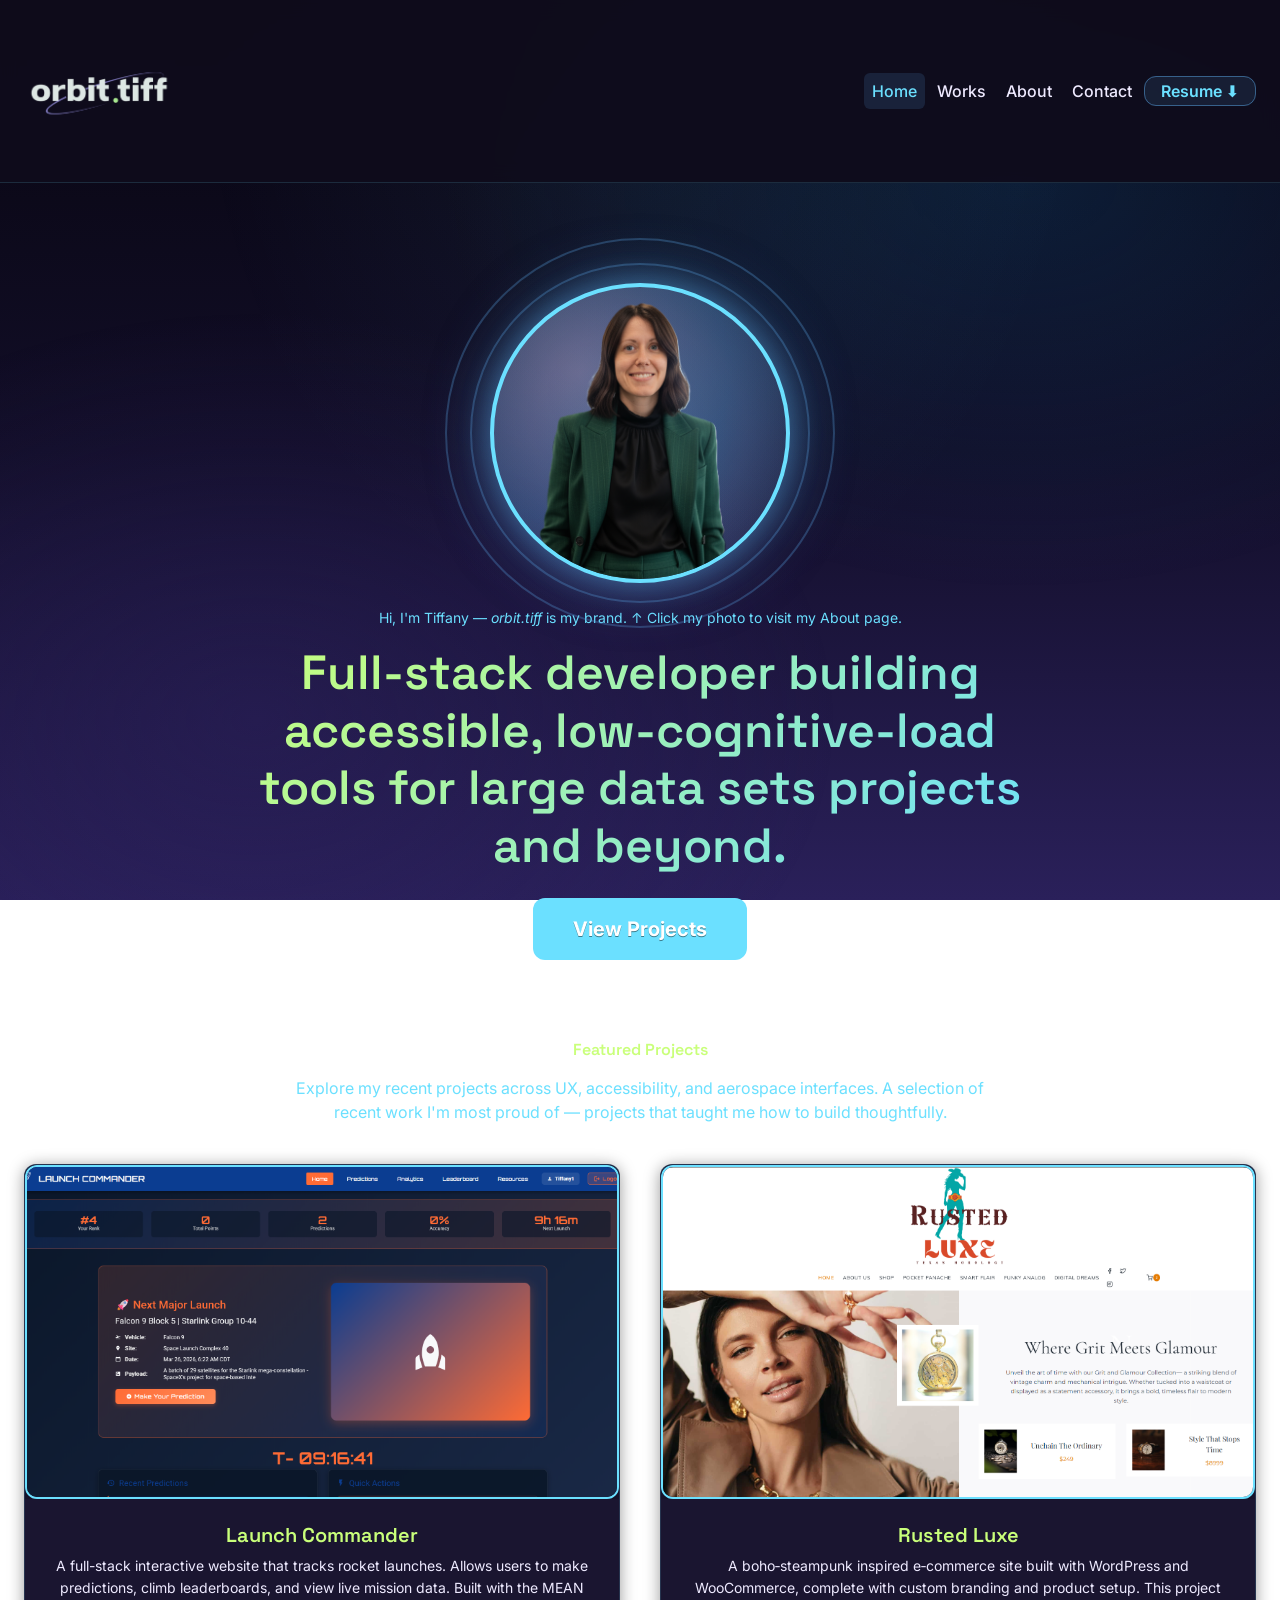
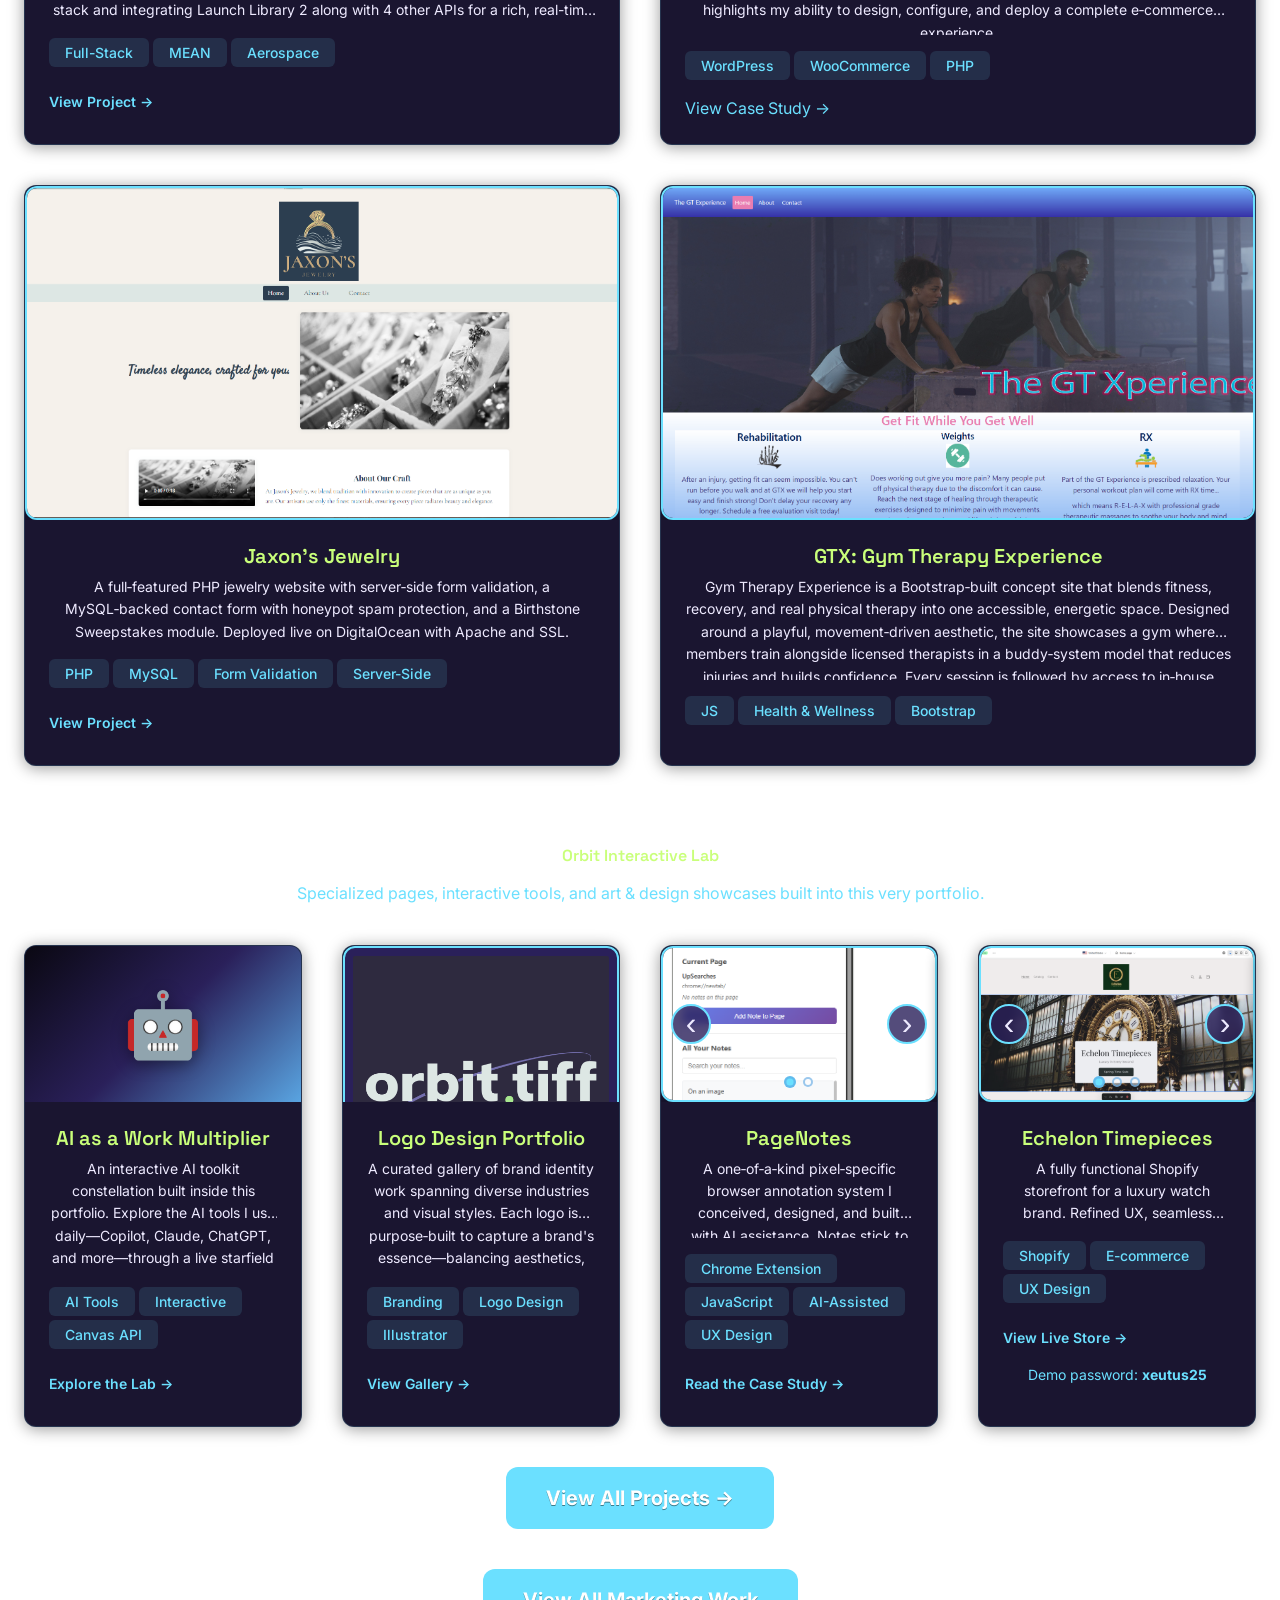
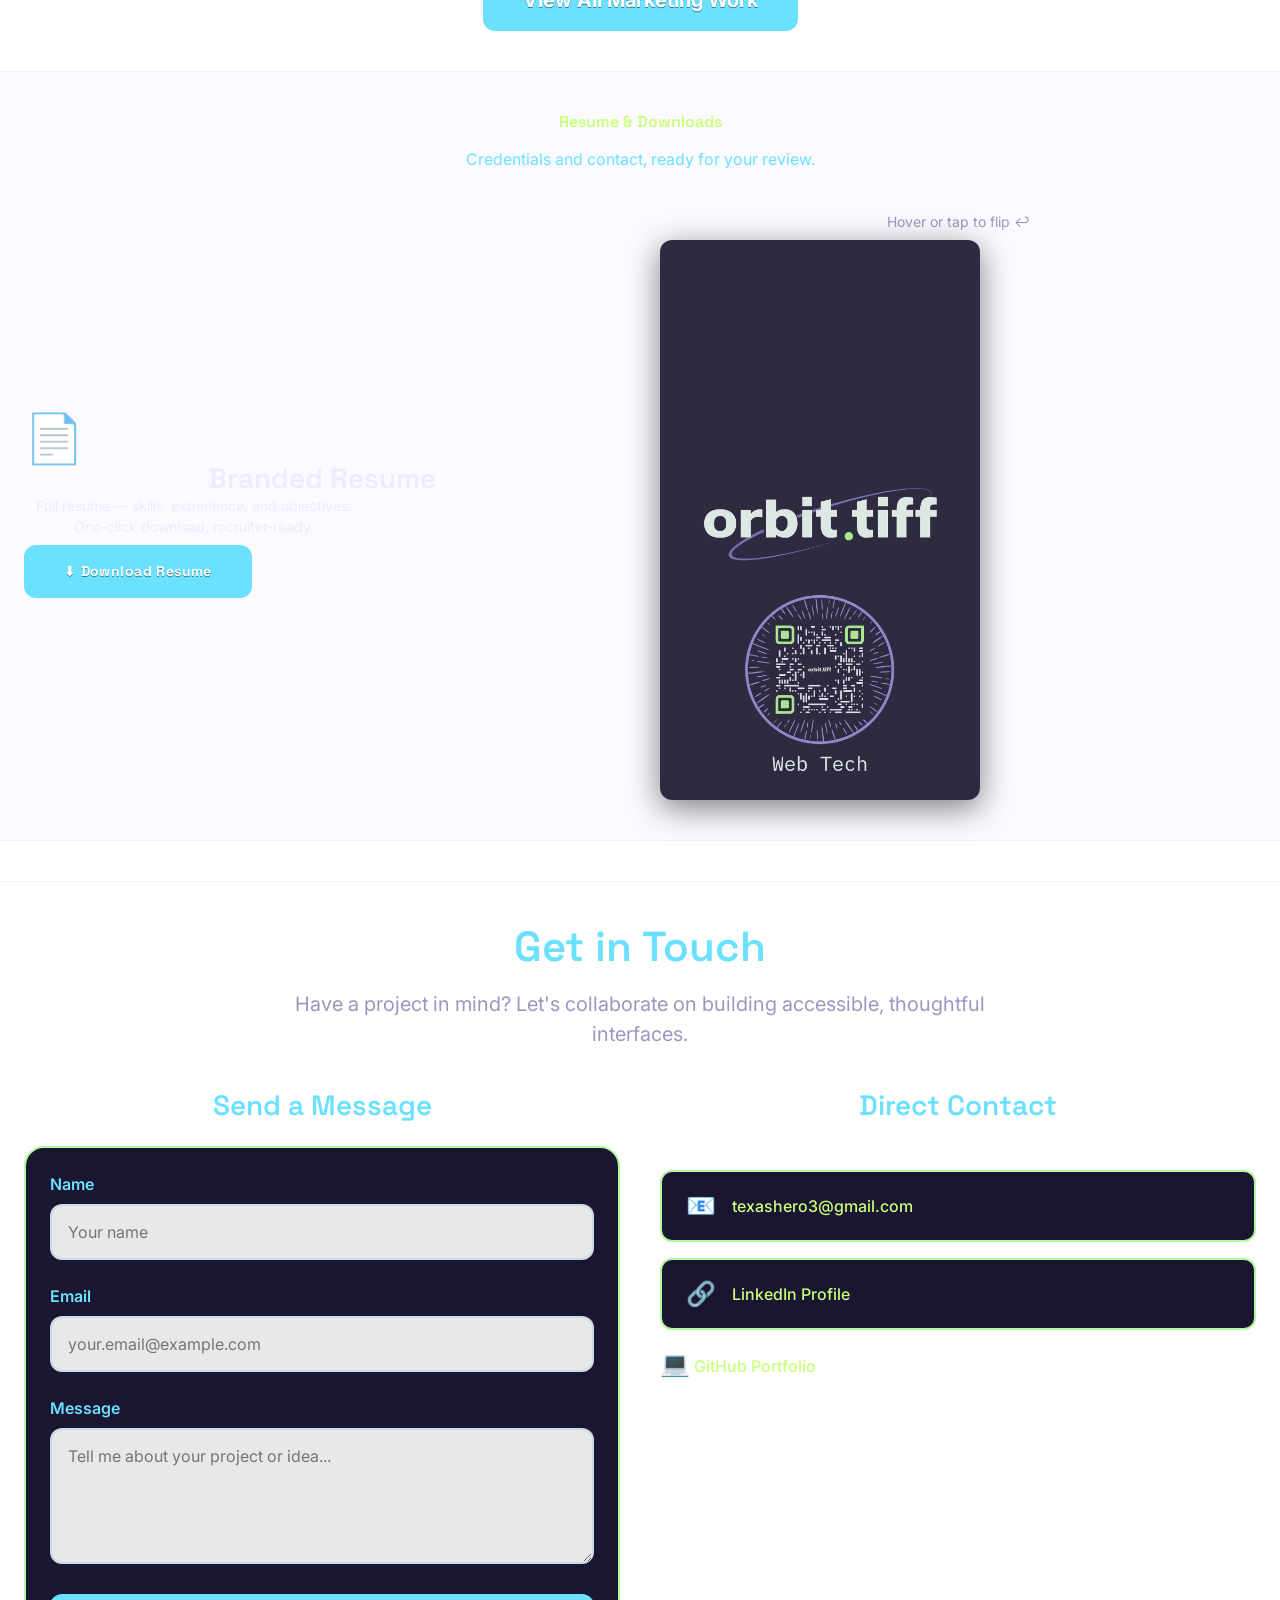
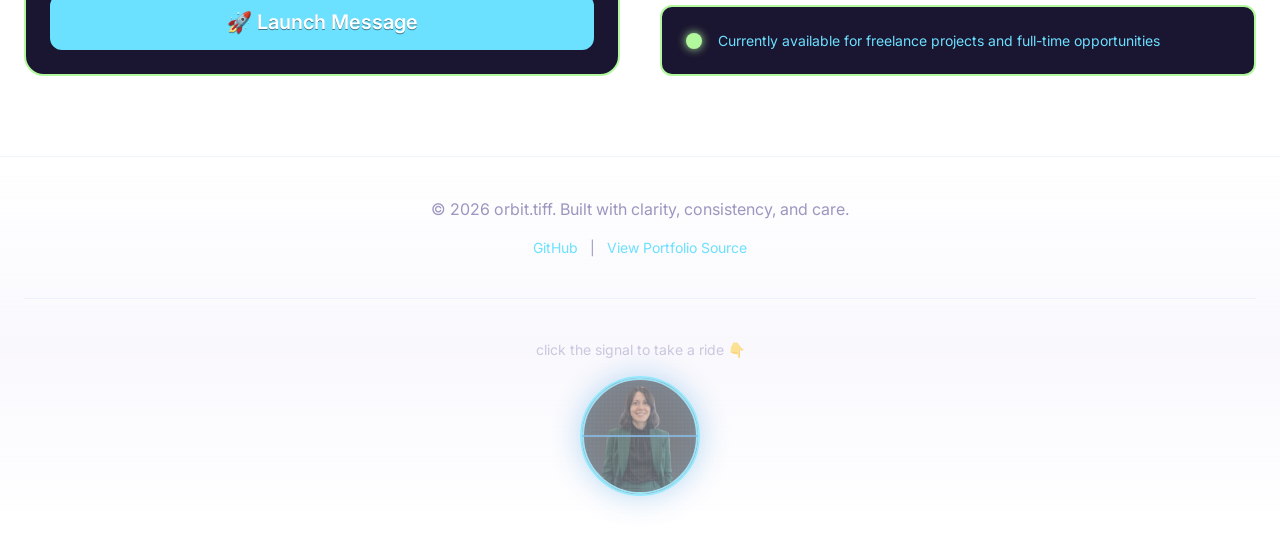
==== index.html @ aeedec49 "Add clean portfolio files" ====
<!DOCTYPE html>
<html lang="en">
<head>
  <meta charset="UTF-8">
  <meta name="viewport" content="width=device-width, initial-scale=1.0">
  <title>orbit.tiff — Full-Stack Developer & Designer</title>
  <meta name="description" content="Portfolio of a full-stack designer and developer focused on accessible, thoughtful web experiences.">
  
  <!-- Styles -->
  <link rel="stylesheet" href="styles.css">
  
  <!-- Google Fonts -->
  <link rel="preconnect" href="https://fonts.googleapis.com">
  <link rel="preconnect" href="https://fonts.gstatic.com" crossorigin>
  <link href="https://fonts.googleapis.com/css2?family=Inter:wght@400;500;600;700&family=Space+Grotesk:wght@500;600;700&display=swap" rel="stylesheet">
</head>
<body>
  <a href="#main-content" class="skip-to-main">Skip to main content</a>
  
  <!-- HEADER & NAVIGATION -->
  <header class="site-header">
    <div class="header-container">
      <a href="index.html" class="site-logo">
        <img src="images/logo_transp.png" alt="orbit.tiff logo" class="site-logo-img">
      </a>
      
      <button class="hamburger" id="hamburger" aria-label="Open navigation menu" aria-expanded="false" aria-controls="mainNav">
        <span class="bar"></span>
        <span class="bar"></span>
        <span class="bar"></span>
      </button>

      <nav class="main-nav" id="mainNav" role="navigation" aria-label="Main navigation">
        <ul>
          <li><a href="index.html" class="active">Home</a></li>
          <li><a href="works.html">Works</a></li>
          <li><a href="about.html">About</a></li>
          <li><a href="#contact">Contact</a></li>
          <li><a href="#dossier" class="nav-resume">Resume ⬇</a></li>
        </ul>
      </nav>
    </div>
  </header>

  <!-- MAIN CONTENT -->
  <main id="main-content">
    
    <!-- HERO SECTION -->
    <section class="hero">
      <button 
        class="profile-rocket profile-nebula" 
        id="profileRocket" 
        aria-label="Launch to About page"
        tabindex="0"
      >
        <div class="nebula-bg"></div>
        <div class="orbital-rings">
          <div class="ring ring-1"></div>
          <div class="ring ring-2"></div>
        </div>
        <img 
          src="images/profile_photo.png" 
          alt="orbit.tiff profile" 
          class="profile-image"
        >
      </button>
      <p class="hero-intro">Hi, I'm Tiffany — <em>orbit.tiff</em> is my brand. ↑ Click my photo to visit my About page.</p>

      <h1>Full-stack developer building accessible, low-cognitive-load tools for large data sets projects and beyond.</h1>
      
      <a href="#projects" class="cta-button">View Projects</a>
    </section>

    <!-- PROJECTS SECTION -->
    <section class="projects-section" id="projects">
      <div class="main-content">
        <h2 class="section-title">Featured Projects</h2>
        <p class="section-intro">Explore my recent projects across UX, accessibility, and aerospace interfaces. A selection of recent work I'm most proud of — projects that taught me how to build thoughtfully.</p>

          <div class="projects-grid mission-grid" role="region" aria-label="Project gallery">

            <!-- Project Card: Launch Commander -->
            <article class="project-card">
              <div class="project-image-wrapper">
                <a href="https://launchcommander.tech" target="_blank" rel="noopener noreferrer" aria-label="Visit Launch Commander live app">
                  <img src="images/projects/launchCommander.png" alt="Launch Commander app preview" class="project-image">
                </a>
              </div>
              <div class="project-content">
                <h3>Launch Commander</h3>
                <p>A full-stack interactive website that tracks rocket launches. Allows users to make predictions, climb leaderboards, and view live mission data. Built with the MEAN stack and integrating Launch Library 2 along with 4 other APIs for a rich, real-time experience.
                </p>
                <div class="project-tags">
                  <span class="tag">Full-Stack</span>
                  <span class="tag">MEAN</span>
                  <span class="tag">Aerospace</span>
                </div>
                <a href="https://launchcommander.tech" class="project-link" target="_blank" rel="noopener noreferrer">View Project →</a>
              </div>
            </article>

               <!-- Project Card: Rusted Luxe-->
            <article class="project-card">
              <div class="project-image-wrapper">
               
                  <img src="images/projects/rustedLuxe.png" alt="Rusted Luxe Texas Horology website preview" class="project-image">
                
              </div>
              <div class="project-content">
                <h3>Rusted Luxe</h3>
                <p>A boho‑steampunk inspired e‑commerce site built with WordPress and WooCommerce, complete with custom branding and product setup. This project highlights my ability to design, configure, and deploy a complete e‑commerce experience.</p>
                <div class="project-tags">
                  <span class="tag">WordPress</span>
                  <span class="tag">WooCommerce</span>
                  <span class="tag">PHP</span>
                </div>
                <a href="#" class="open-modal" data-modal="rustedLuxeModal">View Case Study →</a>
              </div>
            </article>

            <!-- Project Card: Jaxon's Jewelry -->
            <article class="project-card">
              <div class="project-image-wrapper">
                <a href="https://jaxons.orbittiff.dev" target="_blank" rel="noopener noreferrer" aria-label="Visit Jaxon's Jewelry website">
                  <img src="images/projects/jaxons.png" alt="Jaxon's Jewelry website preview" class="project-image">
                </a>
              </div>
              <div class="project-content">
                <h3>Jaxon's Jewelry</h3>
                <p>A full‑featured PHP jewelry website with server‑side form validation, a MySQL‑backed contact form with honeypot spam protection, and a Birthstone Sweepstakes module. Deployed live on DigitalOcean with Apache and SSL.</p>
                <div class="project-tags">
                  <span class="tag">PHP</span>
                  <span class="tag">MySQL</span>
                  <span class="tag">Form Validation</span>
                  <span class="tag">Server-Side</span>
                </div>
                <a href="https://jaxons.orbittiff.dev" class="project-link" target="_blank" rel="noopener noreferrer">View Project →</a>
              </div>
            </article>

            <!-- Project Card: GTX Gym Therapy Experience -->
            <article class="project-card">
              <div class="project-image-wrapper">
              
                  <img src="images/projects/GTX.png" alt="GTX Gym Therapy Experience website preview" class="project-image">
        
              </div>
              <div class="project-content">
                <h3>GTX: Gym Therapy Experience</h3>
                <p>Gym Therapy Experience is a Bootstrap‑built concept site that blends fitness, recovery, and real physical therapy into one accessible, energetic space. Designed around a playful, movement‑driven aesthetic, the site showcases a gym where members train alongside licensed therapists in a buddy‑system model that reduces injuries and builds confidence. Every session is followed by access to in‑house recovery stations—TENS units, saunas, hot/cold compress therapy, plunges, and professional‑level PT massages—creating an environment where getting fit and getting well finally meet without the high cost of traditional therapy.</p>
                <div class="project-tags">
                  <span class="tag">JS</span>
                  <span class="tag">Health & Wellness</span>
                  <span class="tag">Bootstrap</span>
                </div>
</div>
            </article>

          </div>
      </div>
    </section>

    <!-- ORBIT PAGES & INTERACTIVE LAB SECTION -->
    <section class="projects-section orbit-pages-section" id="orbit-pages">
      <div class="main-content">
        <h2 class="section-title">Orbit Interactive Lab</h2>
        <p class="section-intro">Specialized pages, interactive tools, and art & design showcases built into this very portfolio.</p>

        <div class="projects-grid orbit-grid" role="region" aria-label="Orbit pages and interactive features">

          <!-- Orbit Card 1: AI Partnership -->
          <article class="project-card">
            <div class="project-image-wrapper">
              <a href="aiPartnership.html" aria-label="Explore the AI Partnership page">
                <div class="project-placeholder" style="background: linear-gradient(135deg, #0a0812 0%, #2a205a 50%, #59a4e1 100%);">
                  <span class="placeholder-icon">🤖</span>
                </div>
              </a>
            </div>
            <div class="project-content">
              <h3>AI as a Work Multiplier</h3>
              <p>An interactive AI toolkit constellation built inside this portfolio. Explore the AI tools I use daily—Copilot, Claude, ChatGPT, and more—through a live starfield skymap you can navigate with your mouse or keyboard. A transparent look at how I leverage AI to accelerate development without sacrificing craft.</p>
              <div class="project-tags">
                <span class="tag">AI Tools</span>
                <span class="tag">Interactive</span>
                <span class="tag">Canvas API</span>
              </div>
              <a href="aiPartnership.html" class="project-link">Explore the Lab →</a>
            </div>
          </article>

          <!-- Orbit Card 2: Logo Design Gallery -->
          <article class="project-card">
            <div class="project-image-wrapper">
              <a href="logo-gallery.html" aria-label="View Logo Design Portfolio">
                <img src="images/marketing/logos/orbit.tiff.png" alt="orbit.tiff logo — logo design sample" class="project-image logo-sample">
              </a>
            </div>
            <div class="project-content">
              <h3>Logo Design Portfolio</h3>
              <p>A curated gallery of brand identity work spanning diverse industries and visual styles. Each logo is purpose‑built to capture a brand's essence—balancing aesthetics, scalability, and market fit. From minimalist wordmarks to illustrative emblems, this collection demonstrates range and intentionality in visual communication.</p>
              <div class="project-tags">
                <span class="tag">Branding</span>
                <span class="tag">Logo Design</span>
                <span class="tag">Illustrator</span>
              </div>
              <a href="logo-gallery.html" class="project-link">View Gallery →</a>
            </div>
          </article>

          <!-- Orbit Card 3: PageNotes Browser Extension -->
          <article class="project-card">
            <div class="project-image-wrapper">
              <div class="project-carousel" data-carousel="pagenotes">
                <div class="carousel-track">
                  <img src="images/projects/pageNotes.png" alt="PageNotes extension shown active on a webpage" class="project-image">
                  <img src="images/projects/pageNotes2.png" alt="Close-up of a PageNotes sticky annotation icon pinned to a specific location on a page" class="project-image">
                </div>
                <button class="carousel-btn carousel-prev" aria-label="Previous image">‹</button>
                <button class="carousel-btn carousel-next" aria-label="Next image">›</button>
                <div class="carousel-dots">
                  <button class="carousel-dot active" aria-label="Image 1"></button>
                  <button class="carousel-dot" aria-label="Image 2"></button>
                </div>
              </div>
            </div>
            <div class="project-content">
              <h3>PageNotes</h3>
              <p>A one‑of‑a‑kind pixel‑specific browser annotation system I conceived, designed, and built with AI assistance. Notes stick to the exact coordinates on any webpage and stay anchored through scrolling, resizing, and dynamic content changes. Custom icons, persistent storage via the Chrome Extensions API, and a UX obsessively refined for low cognitive load.</p>
              <div class="project-tags">
                <span class="tag">Chrome Extension</span>
                <span class="tag">JavaScript</span>
                <span class="tag">AI-Assisted</span>
                <span class="tag">UX Design</span>
              </div>
              <a href="aiPartnership.html#pagenotes" class="project-link">Read the Case Study →</a>
            </div>
          </article>

            <!-- Project Card: Echelon Timepieces -->
            <article class="project-card">
              <div class="project-image-wrapper">
                <div class="project-carousel" data-carousel="homepage-echelon">
                  <div class="carousel-track">
                    <img src="images/projects/card2-img1.png" alt="Echelon Timepieces - View 1" class="project-image">
                    <img src="images/projects/card2-img2.png" alt="Echelon Timepieces - View 2" class="project-image">
                    <img src="images/projects/card2-img3.png" alt="Echelon Timepieces - View 3" class="project-image">
                  </div>
                  <button class="carousel-btn carousel-prev" aria-label="Previous image">‹</button>
                  <button class="carousel-btn carousel-next" aria-label="Next image">›</button>
                  <div class="carousel-dots">
                    <button class="carousel-dot active" aria-label="Image 1"></button>
                    <button class="carousel-dot" aria-label="Image 2"></button>
                    <button class="carousel-dot" aria-label="Image 3"></button>
                  </div>
                </div>
              </div>
              <div class="project-content">
                <h3>Echelon Timepieces</h3>
                <p>A fully functional Shopify storefront for a luxury watch brand. Refined UX, seamless navigation, and polished e-commerce design.</p>
                <div class="project-tags">
                  <span class="tag">Shopify</span>
                  <span class="tag">E-commerce</span>
                  <span class="tag">UX Design</span>
                </div>
                <a href="https://echelon-timepieces.myshopify.com" class="project-link" target="_blank" rel="noopener noreferrer">View Live Store →</a>
                <p style="font-size: var(--font-size-sm); color: var(--color-starlight); margin-top: var(--space-sm);">Demo password: <strong>xeutus25</strong></p>
              </div>
            </article>

          </div>

          <div style="text-align:center; margin-top: var(--space-lg);">
            <a href="works.html" class="cta-button">View All Projects →</a>
          </div>

        <div style="text-align: center; margin-top: var(--space-xl);">
          <a href="works.html#marketing" class="cta-button">View All Marketing Work</a>
        </div>
      </div>
    </section>

    <!-- FEATURED PROJECTS SECTION -->
    <section class="dossier-section" id="dossier" aria-label="Resume & Downloads">
      <div class="dossier-container">
        <h2 class="section-title">Resume &amp; Downloads</h2>
        <p class="section-intro">Credentials and contact, ready for your review.</p>

        <div class="dossier-grid">

          <!-- Resume Download Card -->
          <div class="dossier-card resume-card">
            <div class="dossier-card-inner">
              <span class="dossier-icon" aria-hidden="true">📄</span>
              <h3>Branded Resume</h3>
              <p>Full resume — skills, experience, and objectives. One-click download, recruiter-ready.</p>
              <a
                href="tiffany_morganHill_June_26_Resume.pdf"
                download="tiffany_morganHill_June_26_Resume.pdf"
                class="dossier-download-btn"
                aria-label="Download Tiffany Morgan Hill current resume PDF"
              >
                ⬇ Download Resume
              </a>
            </div>
          </div>

          <!-- Business Card Flip Card -->
          <div class="dossier-card biz-card-wrapper" aria-label="Business card — hover or tap to flip">
            <p class="flip-hint">Hover or tap to flip ↩</p>
            <div class="biz-flip-card" tabindex="0" role="img" aria-label="orbit.tiff business card, front and back">
              <div class="biz-flip-inner">
                <div class="biz-flip-front">
                  <img src="images/front.png" alt="Business card front — orbit.tiff branding" class="biz-card-img">
                </div>
                <div class="biz-flip-back">
                  <img src="images/back.png" alt="Business card back — contact details" class="biz-card-img">
                </div>
              </div>
            </div>
          </div>

        </div>
      </div>
    </section>

    <!-- CONTACT SECTION -->
    <section class="contact-section" id="contact">
      <div class="contact-container">
        <h2>Get in Touch</h2>
        <p class="contact-intro">
          Have a project in mind? Let's collaborate on building accessible, thoughtful interfaces.
        </p>

        <div class="contact-methods">
          <!-- Contact Form -->
          <div class="contact-form-wrapper">
            <h3>Send a Message</h3>
            <form class="contact-form" id="contactForm">
              <div class="form-group">
                <label for="name">Name</label>
                <input 
                  type="text" 
                  id="name" 
                  name="name" 
                  required 
                  placeholder="Your name"
                  aria-required="true"
                >
              </div>

              <div class="form-group">
                <label for="email">Email</label>
                <input 
                  type="email" 
                  id="email" 
                  name="email" 
                  required 
                  placeholder="your.email@example.com"
                  aria-required="true"
                >
              </div>

              <div class="form-group">
                <label for="message">Message</label>
                <textarea 
                  id="message" 
                  name="message" 
                  rows="5" 
                  required 
                  placeholder="Tell me about your project or idea..."
                  aria-required="true"
                ></textarea>
              </div>

              <button type="submit" class="contact-submit">
                🚀 Launch Message
              </button>
            </form>
          </div>

          <!-- Direct Contact -->
          <div class="contact-direct">
            <h3>Direct Contact</h3>
            <div class="contact-links">
              <a href="mailto:texashero3@gmail.com" class="contact-link">
                <span class="contact-icon">📧</span>
                <span class="contact-label">texashero3@gmail.com</span>
              </a>
              <a href="https://www.linkedin.com/in/tiffanymorganhill" class="contact-link" target="_blank" rel="noopener">
                <span class="contact-icon">🔗</span>
                <span class="contact-label">LinkedIn Profile</span>
              </a>
              <a href="https://github.com/TiffanyApril-Dev" target="_blank" rel="noopener">
                <span class="contact-icon">💻</span>
                <span class="contact-label">GitHub Portfolio</span>
              </a>
            </div>

            <div class="availability-status">
              <div class="status-indicator"></div>
              <p>Currently available for freelance projects and full-time opportunities</p>
            </div>
          </div>
        </div>
      </div>
    </section>

    <!-- TELESCOPE FOLLOWER -->
    <div class="telescope-follower" id="telescopeFollower" aria-hidden="true">
      🔭
    </div>

    <!-- PROJECT CARD POPUP -->
    <div class="popup-overlay" id="popupOverlay"></div>
    <div class="project-card-popup" id="projectCardPopup" role="dialog" aria-modal="true">
      <button class="popup-close" id="popupClose" aria-label="Close popup">×</button>
      <span class="popup-icon" id="popupIcon">🚀</span>
      <h2 class="popup-title" id="popupTitle">Project Title</h2>
      <p class="popup-meta" id="popupMeta">Role • Timeline</p>
      <p class="popup-description" id="popupDescription">Project description goes here.</p>
      <div class="popup-tags" id="popupTags"></div>
      <a href="#" class="popup-cta" id="popupCTA">View Full Case Study →</a>
    </div>

  </main>

  <!-- FOOTER -->
  <footer class="site-footer">
    <p>&copy; 2026 orbit.tiff. Built with clarity, consistency, and care.</p>
    <p style="margin-top: var(--space-sm); font-size: var(--font-size-sm);">
      <a href="https://github.com/TiffanyApril-Dev/" target="_blank" rel="noopener noreferrer" style="margin: 0 var(--space-sm);">GitHub</a> |
      <a href="https://github.com/TiffanyApril-Dev/portfolio-site" target="_blank" rel="noopener noreferrer" style="margin: 0 var(--space-sm);">View Portfolio Source</a>
    </p>
    <div class="easter-egg-container">
      <p class="easter-egg-hint">click the signal to take a ride 👇</p>
      <button 
        class="profile-rocket profile-hologram easter-egg-profile" 
        id="easterEggProfile"
        aria-label="Hidden holographic profile"
        title="Holographic mode activated"
      >
        <div class="holo-grid"></div>
        <div class="scan-lines"></div>
        <img src="images/profile_photo.png" alt="orbit.tiff holographic mode" class="profile-image">
        <div class="holo-glitch"></div>
      </button>
    </div>
  </footer>
<!-- Modal code -->
<div id="rustedLuxeModal" class="modal-overlay">
  <div class="modal-content">

    <button class="modal-close">&times;</button>

    <h2>Rusted Luxe – WordPress + WooCommerce E‑Commerce Build</h2>

    <section>
      <h3>Project Overview</h3>
      <p>
        Rusted Luxe is a Texas‑based horology and accessories brand blending bohemian freedom with steampunk grit and western elegance. My role was to design and build a fully branded e‑commerce experience using WordPress and WooCommerce. This included developing the visual identity, customizing the theme, adding products, configuring payments and shipping, and creating a cohesive, immersive shopping experience aligned with the brand’s unique personality.
      </p>
      <img src="images/home.png" alt="Rusted Luxe Logo">
    </section>

    <section>
      <h3>Branding & Visual Identity</h3>
      <img src="images/about_muse.png" alt="Rusted Luxe Branding Inspiration">
      <p>
        I established a cohesive branding system inspired by Texas landscapes and the brand’s “boho‑meets‑steampunk” aesthetic. The color palette combines muted earth tones with metallic accents, creating a bold yet grounded visual identity. Typography, graphics, and photography were selected to reinforce the contrast between rustic textures and refined luxury.
      </p>
      <img src="images/newRustedLuxe_palette.png" alt="Rusted Luxe Color Palette">
      <p>
        I also created a custom logo featuring a chic cowgirl in branded colors, wearing a watch around her waist. The typography intentionally contrasts: “Rusted” uses a rugged, industrial western font, while “Luxe” uses a bold, flowing script to communicate the brand’s core theme of grit meets glamour.
      </p>
      <img src="images/marketing/logos/rustedLuxe.png" alt="Rusted Luxe Logo">
    </section>

    <section>
      <h3>Product Setup & Catalog Structure</h3> 
      <img src="images/shop1.png" alt="Rusted Luxe Shop Page">
      <p>
        I added 32 products organized into four custom categories. Each product received pricing, weight, SEO/meta descriptions, mock inventory, and custom titles. I customized the product grid, category pages, and content backgrounds using branded overlays and opacity adjustments to maintain visual consistency across the site.
      </p>
     
      <img src="images/product_page.png" alt="Rusted Luxe Product Page">
    </section>

    <section>
      <h3>Cart, Checkout & Payment Integration</h3>
      <p>
        I personalized the cart and checkout pages to match the brand’s aesthetic and tested the full purchase flow in sandbox mode. I integrated WooPay for seamless native checkout and Google Pay for fast, one‑tap mobile payments. Automated tax calculation was enabled to ensure accurate, location‑based rates.
      </p>
      <img src="images/cart.png" alt="Rusted Luxe Cart Page">
      
    </section>

    <section>
      <h3>Shipping Setup</h3>
      <p>
        I implemented WooCommerce Shipping and migrated the store to the updated WooCommerce Shipping experience. Shipping rules included free shipping within the continental U.S., with pricing strategy adjusted to absorb part of the shipping cost.
      </p>
      <img src="images/order_details.png" alt="Rusted Luxe Order Details Page">
    </section>

    <section>
      <h3>Outcome</h3>
      <p>
        The final Rusted Luxe site delivers a cohesive brand identity, a fully functional WooCommerce store, custom product catalog, streamlined checkout, and a polished, story‑driven shopping experience. This project strengthened my skills in WordPress customization, WooCommerce configuration, branding, UX design, and e‑commerce implementation.
      </p>
      <img src="images/order_thanks.png" alt="Rusted Luxe Order Thanks Page">
    </section>

  </div>
</div>
<!-- modal script -->
  <script>
  // Open modal
  document.querySelectorAll('.open-modal').forEach(btn => {
    btn.addEventListener('click', () => {
      const modalId = btn.getAttribute('data-modal');
      document.getElementById(modalId).classList.add('active');
    });
  });

  // Close modal
  document.querySelectorAll('.modal-close').forEach(btn => {
    btn.addEventListener('click', () => {
      btn.closest('.modal-overlay').classList.remove('active');
    });
  });

  // Close when clicking outside content
  document.querySelectorAll('.modal-overlay').forEach(overlay => {
    overlay.addEventListener('click', e => {
      if (e.target === overlay) overlay.classList.remove('active');
    });
  });
</script>


  <!-- JavaScript -->
  <script src="script.js"></script>
    <div class="nav-overlay" id="navOverlay" aria-hidden="true"></div>


</body>
</html>

</body>
</html>
---- styles.css ----
/* --- HERO INTRO PARAGRAPH (was inline style) --- */
.hero-intro {
  font-size: var(--font-size-sm);
  color: var(--color-starlight);
  margin-top: calc(var(--space-md) * -1);
  margin-bottom: var(--space-md);
  text-align: center;
}

/* --- PROJECT PLACEHOLDER BG (was inline style) --- */
.project-placeholder-bg {
  background: linear-gradient(135deg, #f5f3fb 0%, #e8f4ff 50%, #c9ff7a 100%);
}

/* --- MARKETING LINK WRAPPER (was inline style) --- */
.marketing-link-wrapper {
  text-align: center;
  margin-top: var(--space-xl);
}

/* --- FOOTER LINKS (was inline style) --- */
.footer-links {
  margin-top: var(--space-sm);
  font-size: var(--font-size-sm);
}
.footer-link {
  margin: 0 var(--space-sm);
}
/* ===========================================
   ORBIT.TIFF PORTFOLIO - MAIN STYLES
  
   =========================================== */

/* --- SKIP TO MAIN CONTENT --- */
.skip-to-main {
  position: absolute;
  left: -9999px;
  top: auto;
  width: 1px;
  height: 1px;
  overflow: hidden;
  z-index: 9999;
}
.skip-to-main:focus {
  position: fixed;
  left: 50%;
  transform: translateX(-50%);
  top: var(--space-sm);
  width: auto;
  height: auto;
  padding: var(--space-sm) var(--space-lg);
  background: var(--color-accent-primary);
  color: var(--color-bg);
  font-weight: 600;
  font-family: var(--font-body);
  font-size: var(--font-size-body);
  border-radius: var(--radius-md);
  text-decoration: none;
  box-shadow: 0 4px 16px rgba(89, 164, 225, 0.5);
}

/* --- RESUME NAV LINK --- */
.main-nav a.nav-resume {
  background: rgba(89, 164, 225, 0.12);
  border: 1px solid rgba(89, 164, 225, 0.5);
  color: var(--color-accent-primary);
  font-weight: 600;
  padding: var(--space-xs) var(--space-md);
  border-radius: var(--radius-md);
}
.main-nav a.nav-resume:hover {
  background: var(--color-accent-primary);
  color: var(--color-bg);
}

/* --- DESIGN TOKENS (CSS Custom Properties) --- */
:root {
  /* Colors */
  --color-bg: #07050f;
  --color-bg-secondary: #2a205a;
  --color-surface: #1a1530;
  --color-text: #eeeaff;
  --color-text-muted: #9b97c0;
  --color-accent-primary: #6be0ff;
  --color-accent-secondary: #b2f89c;
  --color-starlight: #6be0ff;
  --color-highlight: #c9ff7a;
  --color-pop-success: #b2f89c;
  --color-pop-attention: #c9ff7a;
  --color-lavender: #2a205a;
  --color-purple-mid: #4a3d7a;

  /* Typography */
  --font-body: Inter, system-ui, -apple-system, 'Segoe UI', Roboto, 'Helvetica Neue', Arial, sans-serif;
  --font-heading: 'Space Grotesk', 'Sora', Inter, system-ui, sans-serif;
  --font-size-body: 16px;
  --font-size-sm: 14px;
  --font-size-lg: 20px;
  --font-size-h1: 48px;
  --font-size-h2: 42px;
  --font-size-h3: 28px;
  --line-height-body: 1.5;
  --line-height-heading: 1.2;

  /* Spacing */
  --space-xs: 4px;
  --space-sm: 8px;
  --space-md: 16px;
  --space-lg: 24px;
  --space-xl: 40px;

  /* Border Radius */
  --radius-sm: 6px;
  --radius-md: 12px;
  --radius-lg: 20px;
  /* Motion */
  --duration-fast: 150ms;
  --duration-medium: 300ms;

  /* Layout */
  --max-content-width: 1400px;
}

/* --- RESET & BASE STYLES --- */
*, *::before, *::after {
  box-sizing: border-box;
  margin: 0;
  padding: 0;
}

html {
  font-size: 16px;
  scroll-behavior: smooth;
}

body {
  font-family: var(--font-body);
  font-size: var(--font-size-body);
  line-height: var(--line-height-body);
  color: var(--color-text);
  background: linear-gradient(180deg, #07050f 0%, #120e28 50%, #2a205a 100%);
  background-attachment: fixed;
  min-height: 100vh;
  overflow-x: hidden;
  position: relative;
}

body::before {
  content: '';
  position: fixed;
  top: 0;
  left: 0;
  width: 100%;
  height: 100%;
  background: radial-gradient(ellipse at center top, rgba(107, 224, 255, 0.07) 0%, transparent 50%),
              radial-gradient(ellipse at 20% 80%, rgba(42, 32, 90, 0.5) 0%, transparent 40%),
              radial-gradient(ellipse at 80% 20%, rgba(15, 61, 99, 0.4) 0%, transparent 40%);
  pointer-events: none;
  z-index: -2;
}

/* --- TYPOGRAPHY --- */
h1, h2, h3, h4, h5, h6 {
  text-align: center;
  font-family: var(--font-heading);
  line-height: var(--line-height-heading);
  font-weight: 600;
  margin-bottom: var(--space-md);
  color: #eeeaff;
}

h1 { font-size: var(--font-size-h1); }
h2 { font-size: var(--font-size-h2); }
h3 { font-size: var(--font-size-h3); color: var(--color-accent-primary); }

p {
  text-align: center;
  margin-bottom: var(--space-md);
}
.hero-tagline {
  font-size: var(--font-size-lg);
  color: var(--color-starlight);
  max-width: 700px;
  margin: 0 auto var(--space-xl);  /* Changed from just margin-bottom */
}

a {
  color: var(--color-accent-primary);
  text-decoration: none;
  transition: color var(--duration-fast) ease;
}

a:hover {
  color: var(--color-highlight);
}

a:focus-visible {
  outline: 2px solid var(--color-accent-primary);
  outline-offset: 4px;
  border-radius: var(--radius-sm);
}

/* --- HEADER & NAVIGATION --- */
.site-header {
  position: sticky;
  top: 0;
  z-index: 100;
  background: rgba(15, 12, 28, 0.95);
  backdrop-filter: blur(10px);
  border-bottom: 1px solid rgba(107, 224, 255, 0.15);
  padding: var(--space-md) 0;
}

.header-container {
  max-width: var(--max-content-width);
  margin: 0 auto;
  padding: 0 var(--space-lg);
  display: flex;
  justify-content: space-between;
  align-items: center;
}

.site-logo {
  font-family: var(--font-heading);
  font-size: var(--font-size-lg);
  font-weight: 700;
  color: var(--color-starlight);
  display: flex;
  align-items: center;
  gap: var(--space-sm);
}

.site-logo-img {
  height: 150px;
  width: auto;
  display: block;
}

.main-nav ul {
  list-style: none;
  display: flex;
  gap: var(--space-xs);
  align-items: center;
}

.main-nav a {
  color: var(--color-text);
  font-weight: 500;
  padding: var(--space-sm) var(--space-sm);
  border-radius: var(--radius-sm);
  transition: all var(--duration-fast) ease;
}

.main-nav a:hover {
  background: rgba(89, 164, 225, 0.1);
  color: var(--color-accent-primary);
}

.main-nav a.active {
  color: var(--color-accent-primary);
  background: rgba(89, 164, 225, 0.15);
}

/* Motion Toggle Button */
.motion-toggle {
  background: var(--color-surface);
  border: 1px solid var(--color-accent-secondary);
  color: var(--color-text);
  padding: var(--space-sm) var(--space-md);
  border-radius: var(--radius-md);
  cursor: pointer;
  font-size: var(--font-size-sm);
  font-family: var(--font-body);
  transition: all var(--duration-fast) ease;
}

.motion-toggle:hover {
  background: var(--color-accent-secondary);
  color: var(--color-highlight);
}

.motion-toggle:focus-visible {
  outline: 2px solid var(--color-accent-primary);
  outline-offset: 2px;
}

.cursor-toggle {
  background: var(--color-surface);
  border: 1px solid var(--color-accent-secondary);
  color: var(--color-text);
  padding: var(--space-sm) var(--space-md);
  border-radius: var(--radius-md);
  cursor: pointer;
  font-size: var(--font-size-sm);
  font-family: var(--font-body);
  transition: all var(--duration-fast) ease;
}

.cursor-toggle:hover {
  background: var(--color-accent-secondary);
  color: var(--color-highlight);
}

.cursor-toggle:focus-visible {
  outline: 2px solid var(--color-accent-primary);
  outline-offset: 2px;
}

/* --- MAIN CONTENT CONTAINER --- */
.main-content {
  max-width: var(--max-content-width);
  margin: 0 auto;
  padding: 0 var(--space-lg);
}

/* --- HERO SECTION --- */
.hero {
  min-height: 80vh;
  display: flex;
  flex-direction: column;
  align-items: center;
  justify-content: center;
  text-align: center;
  padding: calc(var(--space-xl) * 2.5) var(--space-lg) var(--space-xl);
  position: relative;
}

/* Base Profile Rocket Styles */
.profile-rocket {
  position: relative;
  cursor: pointer;
  margin-bottom: var(--space-xl);
  transition: transform var(--duration-medium) ease;
  background: none;
  border: none;
  padding: 0;
  width: 300px;
  height: 300px;
  display: flex;
  align-items: center;
  justify-content: center;
}

.profile-rocket:hover {
  transform: scale(1.05);
}

.profile-rocket:focus-visible {
  outline: 3px solid var(--color-accent-primary);
  outline-offset: 8px;
  border-radius: 50%;
}

.profile-image {
  width: 300px;
  height: 300px;
  border-radius: 50%;
  border: 4px solid var(--color-accent-primary);
  box-shadow: 0 0 30px rgba(89, 164, 225, 0.4);
  object-fit: cover;
  position: relative;
  z-index: 2;
}

/* --- OPTION A: SPACE NEBULA --- */
.profile-nebula {
  background: radial-gradient(circle, rgba(89, 164, 225, 0.3) 0%, rgba(142, 137, 201, 0.2) 50%, transparent 100%);
  border-radius: 50%;
  box-shadow: 0 0 60px rgba(89, 164, 225, 0.5);
}

.nebula-bg {
  position: absolute;
  width: 100%;
  height: 100%;
  border-radius: 50%;
  background: radial-gradient(circle at 30% 30%, rgba(201, 199, 245, 0.4), rgba(89, 164, 225, 0.3), transparent);
  animation: nebulaPulse 4s ease-in-out infinite;
  z-index: 1;
}

@keyframes nebulaPulse {
  0%, 100% { opacity: 0.6; transform: scale(1); }
  50% { opacity: 0.9; transform: scale(1.1); }
}

.orbital-rings {
  position: absolute;
  width: 100%;
  height: 100%;
  z-index: 1;
}

.ring {
  position: absolute;
  border: 2px solid rgba(89, 164, 225, 0.3);
  border-radius: 50%;
  animation: orbitRotate 8s linear infinite;
}

.ring-1 {
  width: 340px;
  height: 340px;
  top: 50%;
  left: 50%;
  transform: translate(-50%, -50%);
}

.ring-2 {
  width: 390px;
  height: 390px;
  top: 50%;
  left: 50%;
  transform: translate(-50%, -50%);
  animation-duration: 12s;
  animation-direction: reverse;
}

@keyframes orbitRotate {
  from { transform: translate(-50%, -50%) rotate(0deg); }
  to { transform: translate(-50%, -50%) rotate(360deg); }
}

body.reduce-motion .ring,
body.reduce-motion .nebula-bg {
  animation: none;
}

/* --- LEGACY OPTIONS (kept for potential future use) --- */
/* --- OPTION B: MISSION PATCH --- */
.profile-patch {
  background: linear-gradient(135deg, var(--color-bg-secondary), var(--color-bg));
  border-radius: 50%;
  border: 3px solid var(--color-accent-primary);
  box-shadow: 0 0 40px rgba(89, 164, 225, 0.4), inset 0 0 30px rgba(0, 0, 0, 0.5);
}

.patch-outer-ring {
  position: absolute;
  width: 240px;
  height: 240px;
  border: 6px double var(--color-accent-secondary);
  border-radius: 50%;
  top: 50%;
  left: 50%;
  transform: translate(-50%, -50%);
  z-index: 1;
}

.patch-text-top,
.patch-text-bottom {
  position: absolute;
  font-family: var(--font-heading);
  font-weight: 700;
  font-size: 14px;
  letter-spacing: 4px;
  color: var(--color-accent-primary);
}

.patch-text-top {
  top: 15px;
  left: 50%;
  transform: translateX(-50%);
}

.patch-text-bottom {
  bottom: 15px;
  left: 50%;
  transform: translateX(-50%);
}

.patch-stars {
  position: absolute;
  width: 100%;
  top: 50%;
  left: 50%;
  transform: translate(-50%, -50%);
  font-size: 20px;
  color: var(--color-starlight);
  z-index: 1;
  display: flex;
  justify-content: space-around;
  padding: 0 20px;
}

/* --- OPTION C: ROCKET COMPOSITE --- */
.profile-rocket-composite {
  background: transparent;
}

.rocket-flames {
  position: absolute;
  bottom: -30px;
  font-size: 40px;
  z-index: 1;
  animation: flameFlicker 0.2s ease-in-out infinite alternate;
}

@keyframes flameFlicker {
  0% { transform: scale(1) translateY(0); opacity: 1; }
  100% { transform: scale(1.1) translateY(-5px); opacity: 0.8; }
}

.star-trail {
  position: absolute;
  top: -30px;
  right: -30px;
  font-size: 24px;
  animation: trailFloat 3s ease-in-out infinite;
  z-index: 1;
}

@keyframes trailFloat {
  0%, 100% { transform: translateY(0); opacity: 0.6; }
  50% { transform: translateY(-20px); opacity: 1; }
}

.rocket-body {
  position: absolute;
  bottom: -20px;
  right: -20px;
  font-size: 50px;
  z-index: 3;
  filter: drop-shadow(0 4px 8px rgba(0, 0, 0, 0.5));
  animation: rocketBob 2s ease-in-out infinite;
}

@keyframes rocketBob {
  0%, 100% { transform: translateY(0) rotate(-15deg); }
  50% { transform: translateY(-10px) rotate(-10deg); }
}

body.reduce-motion .rocket-flames,
body.reduce-motion .star-trail,
body.reduce-motion .rocket-body {
  animation: none;
}

/* --- OPTION D: HOLOGRAPHIC --- */
.profile-hologram {
  background: rgba(28, 31, 36, 0.8);
  border-radius: 50%;
  border: 2px solid var(--color-accent-primary);
  box-shadow: 0 0 30px rgba(89, 164, 225, 0.6), inset 0 0 30px rgba(89, 164, 225, 0.2);
  overflow: hidden;
}

.profile-hologram .profile-image {
  opacity: 0.9;
  mix-blend-mode: screen;
}

.holo-grid {
  position: absolute;
  width: 100%;
  height: 100%;
  background-image: 
    repeating-linear-gradient(0deg, rgba(89, 164, 225, 0.1) 0px, transparent 1px, transparent 4px),
    repeating-linear-gradient(90deg, rgba(89, 164, 225, 0.1) 0px, transparent 1px, transparent 4px);
  background-size: 8px 8px;
  z-index: 1;
  animation: gridScroll 20s linear infinite;
}

@keyframes gridScroll {
  0% { background-position: 0 0; }
  100% { background-position: 8px 8px; }
}

.scan-lines {
  position: absolute;
  width: 100%;
  height: 100%;
  background: repeating-linear-gradient(
    180deg,
    rgba(89, 164, 225, 0.05) 0px,
    transparent 2px,
    transparent 4px
  );
  z-index: 3;
  animation: scanMove 4s linear infinite;
}

@keyframes scanMove {
  0% { transform: translateY(0); }
  100% { transform: translateY(4px); }
}

.holo-glitch {
  position: absolute;
  width: 100%;
  height: 2px;
  background: rgba(89, 164, 225, 0.8);
  z-index: 4;
  animation: glitchScan 3s ease-in-out infinite;
}

@keyframes glitchScan {
  0%, 100% { top: 0; opacity: 0; }
  10% { opacity: 1; }
  50% { top: 100%; opacity: 1; }
  60% { opacity: 0; }
}

body.reduce-motion .holo-grid,
body.reduce-motion .scan-lines,
body.reduce-motion .holo-glitch {
  animation: none;
}

.hero h1 {
  max-width: 800px;
  margin-bottom: var(--space-lg);
  background: linear-gradient(135deg, var(--color-highlight), var(--color-accent-primary));
  -webkit-background-clip: text;
  background-clip: text;
  -webkit-text-fill-color: transparent;
}

.hero-tagline {
  font-size: var(--font-size-lg);
  color: var(--color-starlight);
  max-width: 700px;
  margin-bottom: var(--space-xl);
}

.cta-button {
  display: inline-block;
  background: var(--color-accent-primary);
  color: #ffffff;
  padding: var(--space-md) var(--space-xl);
  border-radius: var(--radius-md);
  font-weight: 700;
  font-size: var(--font-size-lg);
  transition: all var(--duration-medium) ease;
  border: none;
  cursor: pointer;
  text-decoration: none;
  text-shadow: 0 1px 0 rgba(0,0,0,0.45);
}

.cta-button:hover {
  background: var(--color-accent-secondary);
  transform: translateY(-2px);
  box-shadow: 0 8px 20px rgba(107, 224, 255, 0.18);
  color: var(--color-bg);
  text-shadow: none;
}

.cta-button:focus-visible {
  outline: 3px solid var(--color-pop-attention);
  outline-offset: 4px;
}

/* --- ROCKET LAUNCH OVERLAY --- */
.launch-overlay {
  position: fixed;
  top: 0;
  left: 0;
  width: 100%;
  height: 100%;
  background: rgba(26, 31, 36, 0.95);
  z-index: 200;
  display: none;
  align-items: center;
  justify-content: center;
  flex-direction: column;
}

.launch-overlay.active {
  display: flex;
}

.mission-patch {
  width: 340px;
  height: 340px;
  border-radius: 50%;
  border: 6px solid var(--color-accent-primary);
  background: var(--color-surface);
  display: flex;
  flex-direction: column;
  align-items: center;
  justify-content: center;
  position: relative;
  box-shadow: 0 0 50px rgba(89, 164, 225, 0.6);
  margin-bottom: var(--space-xl);
}

.mission-patch img {
  width: 180px;
  height: 180px;
  border-radius: 50%;
  object-fit: cover;
  margin-bottom: var(--space-md);
}

.rocket-icon {
  font-size: 48px;
  position: absolute;
  bottom: -20px;
}

.countdown-text {
  color: var(--color-highlight);
  font-size: var(--font-size-h2);
  font-weight: 700;
  margin-top: var(--space-lg);
}

.launch-message {
  color: var(--color-starlight);
  font-size: var(--font-size-lg);
  margin-top: var(--space-md);
  text-align: center;
}

.abort-button {
  margin-top: var(--space-xl);
  background: rgba(255, 68, 68, 0.2);
  border: 2px solid rgba(255, 68, 68, 0.6);
  color: var(--color-highlight);
  padding: var(--space-md) var(--space-xl);
  border-radius: var(--radius-md);
  font-size: var(--font-size-body);
  font-weight: 600;
  cursor: pointer;
  font-family: var(--font-body);
  transition: all var(--duration-fast) ease;
}

.abort-button:hover {
  background: rgba(255, 68, 68, 0.4);
  border-color: rgba(255, 68, 68, 0.9);
  transform: scale(1.05);
}

.abort-button:focus-visible {
  outline: 3px solid rgba(255, 68, 68, 0.8);
  outline-offset: 4px;
}

/* Rocket Launch Animation */
@keyframes liftoff {
  0% {
    transform: translateY(0) scale(1);
    opacity: 1;
  }
  50% {
    transform: translateY(-30vh) scale(0.8);
    opacity: 0.8;
  }
  100% {
    transform: translateY(-100vh) scale(0.3);
    opacity: 0;
  }
}

.mission-patch.launching {
  animation: liftoff 3s ease-in forwards;
}

/* --- SKY MAP SECTION --- */
/* ===================
   PROJECTS SECTION (3x3 Grid with Starfield)
   =================== */

.projects-section {
  padding: var(--space-xl) 0;
  position: relative;
}

.projects-section .main-content {
  max-width: 1600px;
}

.section-title {
  font-family: var(--font-heading);
  font-size: var(--font-size-xxl);
  color: var(--color-highlight);
  text-align: center;
  margin-bottom: var(--space-md);
}

.section-intro {
  text-align: center;
  color: var(--color-starlight);
  font-size: var(--font-size-md);
  margin-bottom: var(--space-xl);
  max-width: 700px;
  margin-left: auto;
  margin-right: auto;
}

/* Removed .projects-starfield-container — using global fixed starfield canvas instead */

#starfield-canvas {
  position: fixed;
  top: 0;
  left: 0;
  width: 100%;
  height: 100%;
  pointer-events: none;
  z-index: -1;
}

.projects-grid {
  position: relative;
  z-index: 2;
  display: grid;
  grid-template-columns: repeat(auto-fit, minmax(360px, 1fr));
  gap: var(--space-lg);
  max-width: 1300px;
  width: 100%;
  margin: 0 auto;
  justify-items: center;
  /* Ensure grid items stretch to the same row height so cards are equal-height */
  align-items: stretch;
}

/* Orbit Pages: show up to 4 cards per row on wide screens for compact reviewer view */
.projects-grid.orbit-grid {
  /* Default to 4 equal columns on wide screens for a compact reviewer view */
  grid-template-columns: repeat(4, minmax(0, 1fr));
  max-width: var(--max-content-width);
  justify-items: stretch;
}

@media (max-width: 900px) {
  .projects-grid.orbit-grid {
    grid-template-columns: repeat(2, 1fr);
  }
}

@media (max-width: 768px) {
  .projects-grid.orbit-grid {
    grid-template-columns: 1fr;
  }
}

/* Mission Portfolio: 2x2 grid on desktop for a spacious showcase layout */
.projects-grid.mission-grid {
  grid-template-columns: repeat(2, minmax(0, 1fr));
  max-width: var(--max-content-width);
  justify-items: stretch;
  margin: 0 auto;
  width: 100%;
}

@media (max-width: 768px) {
  .projects-grid.mission-grid {
    grid-template-columns: 1fr;
  }
}

/* Global: show 4 columns on wide screens; if a 5th project exists, switch to 3 columns for better wrapping */
@media (min-width: 1100px) {
  .projects-grid {
    grid-template-columns: repeat(4, minmax(0, 1fr));
  }

  /* Requires modern browsers that support :has(); falls back to the rule above in older browsers */
  .projects-grid:has(.project-card:nth-child(5)) {
    grid-template-columns: repeat(3, minmax(0, 1fr));
  }
}

/* Project Card */
.project-card {
  background: var(--color-surface);
  border: 1px solid rgba(107, 224, 255, 0.15);
  border-radius: var(--radius-md);
  overflow: hidden;
  transition: all var(--duration-medium) ease;
  display: flex;
  flex-direction: column;
  /* Fill the grid cell height so every card in a row matches the tallest */
  height: 100%;
  width: 100%;
  max-width: none;
  box-shadow: 0 2px 16px rgba(0, 0, 0, 0.4);
}

.project-card:hover {
  transform: translateY(-8px);
  border-color: var(--color-accent-primary);
  box-shadow: 0 12px 32px rgba(107, 224, 255, 0.15), 0 0 20px rgba(107, 224, 255, 0.1);
}

.project-card:focus-within {
  outline: 2px solid var(--color-accent-primary);
  outline-offset: 4px;
}

.project-image-wrapper {
  width: 100%;
  aspect-ratio: 16 / 9;
  overflow: hidden;
  position: relative;

  /* Prevent image wrapper from flexing and causing uneven card heights */
  flex: 0 0 auto;
}

.project-placeholder {
  width: 100%;
  height: 100%;
  display: flex;
  align-items: center;
  justify-content: center;
  position: relative;
}

.placeholder-icon {
  font-size: 4rem;
  filter: drop-shadow(0 4px 12px rgba(0, 0, 0, 0.5));
}

.project-content {
  padding: var(--space-lg);
  display: flex;
  flex-direction: column;
  flex-grow: 1;
  /* Allow content to shrink correctly inside a stretched flex item */
  min-height: 0;
}

.project-content h3 {
  font-family: var(--font-heading);
  font-size: var(--font-size-lg);
  color: var(--color-highlight);
  margin-bottom: var(--space-sm);
}

.project-content p {
  color: var(--color-text);
  font-size: var(--font-size-sm);
  line-height: 1.6;
  margin-bottom: var(--space-md);
  flex-grow: 1;
  /* Keep homepage project cards scannable: clamp long descriptions to 3 lines */
  display: -webkit-box;
  -webkit-line-clamp: 3;
  -webkit-box-orient: vertical;
  overflow: hidden;
  text-overflow: ellipsis;
}

/* Utility: make a description shorter (2 lines) for very tall cards */
.project-content p.desc-short {
  -webkit-line-clamp: 2;
  line-clamp: 2;
}

.project-tags {
  display: flex;
  flex-wrap: wrap;
  gap: var(--space-xs);
  margin-bottom: var(--space-md);
}

.skills-group {
  margin-bottom: var(--space-md);
}

.skills-group-label {
  font-size: var(--font-size-sm);
  font-weight: 600;
  color: var(--color-starlight);
  text-transform: uppercase;
  letter-spacing: 0.08em;
  margin-bottom: var(--space-xs);
}

.skills-chips {
  display: flex;
  flex-wrap: wrap;
  gap: var(--space-xs);
}

/* --- TWO-COLUMN LAYOUT (Approach + Values) --- */
.about-two-col {
  display: grid;
  grid-template-columns: 1fr 1fr;
  gap: var(--space-xl);
  margin-bottom: var(--space-xl);
}

@media (max-width: 768px) {
  .about-two-col {
    grid-template-columns: 1fr;
  }
}

/* --- SKILLS GRID --- */
.skills-grid {
  display: grid;
  grid-template-columns: 1fr 1fr;
  gap: var(--space-lg);
  margin-top: var(--space-lg);
}

.skill-card {
  background: #1a1530;
  border-radius: var(--radius-md);
  padding: var(--space-lg);
  border-top: 3px solid var(--color-accent-primary);
  border-left: 1px solid rgba(107, 224, 255, 0.15);
  border-right: 1px solid rgba(107, 224, 255, 0.15);
  border-bottom: 1px solid rgba(107, 224, 255, 0.15);
}

.skill-card:nth-child(2) { border-top-color: var(--color-accent-secondary); background: #0f1e1a; }
.skill-card:nth-child(3) { border-top-color: var(--color-purple-mid); background: #150f28; }
.skill-card:nth-child(4) { border-top-color: #9b97c0; background: #130f2a; }

.skill-card-header {
  display: flex;
  align-items: center;
  gap: var(--space-sm);
  margin-bottom: var(--space-md);
}

.skill-card-icon {
  font-size: 1.1rem;
  color: var(--color-accent-primary);
  font-weight: 700;
  min-width: 1.5rem;
  text-align: center;
}

.skill-card:nth-child(2) .skill-card-icon { color: var(--color-accent-secondary); }
.skill-card:nth-child(3) .skill-card-icon { color: var(--color-purple-mid); }
.skill-card:nth-child(4) .skill-card-icon { color: var(--color-starlight); }

.skill-card-title {
  font-size: var(--font-size-sm);
  font-weight: 700;
  text-transform: uppercase;
  letter-spacing: 0.08em;
  color: var(--color-text);
  margin: 0;
  text-align: left;
}

.skill-list {
  list-style: none;
  padding: 0;
  margin: 0;
  display: flex;
  flex-direction: column;
  gap: var(--space-xs);
}

.skill-list li {
  font-size: var(--font-size-sm);
  color: rgba(238, 234, 255, 0.75);
  padding-left: var(--space-md);
  position: relative;
  text-align: left;
}

.skill-list li::before {
  content: '';
  position: absolute;
  left: 0;
  top: 50%;
  transform: translateY(-50%);
  width: 5px;
  height: 5px;
  border-radius: 50%;
  background: var(--color-accent-primary);
}

.skill-card:nth-child(2) .skill-list li::before { background: var(--color-accent-secondary); }
.skill-card:nth-child(3) .skill-list li::before { background: var(--color-purple-mid); }
.skill-card:nth-child(4) .skill-list li::before { background: var(--color-starlight); }

@media (max-width: 768px) {
  .skills-grid {
    grid-template-columns: 1fr;
  }
}

.project-link {
  display: inline-flex;
  align-items: center;
  gap: var(--space-xs);
  color: var(--color-accent-primary);
  font-weight: 600;
  font-size: var(--font-size-sm);
  text-decoration: none;
  transition: all var(--duration-fast) ease;
  align-self: flex-start;
  padding: var(--space-sm) 0;
}

.project-link:hover {
  color: var(--color-highlight);
  gap: var(--space-sm);
}

.project-link:focus-visible {
  outline: 2px solid var(--color-accent-primary);
  outline-offset: 4px;
  border-radius: var(--radius-sm);
}

/* Mission CTA - match project link styling for mission-card CTAs */
.mission-cta {
  display: inline-flex;
  align-items: center;
  gap: var(--space-xs);
  color: var(--color-accent-primary);
  font-weight: 600;
  font-size: var(--font-size-sm);
  text-decoration: none;
  transition: all var(--duration-fast) ease;
  align-self: flex-start;
  padding: var(--space-sm) 0;
}
.mission-cta:hover {
  color: var(--color-highlight);
  gap: var(--space-sm);
}
.mission-cta:focus-visible {
  outline: 2px solid var(--color-accent-primary);
  outline-offset: 4px;
  border-radius: var(--radius-sm);
}

/* Disabled link appearance for external project links that are removed */
.disabled-link {
  pointer-events: none;
  opacity: 0.6;
  color: var(--color-text-muted);
  cursor: default;
}

/* Small inline note for cards (e.g., demo store password) */
.mission-note {
  font-size: var(--font-size-sm);
  color: var(--color-starlight);
  margin-top: calc(var(--space-xs));
  margin-bottom: var(--space-md);
  text-align: center;
}

/* Responsive Grid */
@media (max-width: 900px) {
  .projects-grid {
    grid-template-columns: repeat(2, 1fr);
  }
}

@media (max-width: 768px) {
  .projects-grid {
    grid-template-columns: 1fr;
  }
  
  .projects-starfield-container {
    padding: var(--space-md);
  }
}

/* OLD SKY MAP STYLES - DEPRECATED */
.sky-map-section {
  padding: var(--space-xl) 0;
  position: relative;
}

.guided-storyline {
  background: rgba(28, 31, 36, 0.7);
  border: 1px solid var(--color-accent-secondary);
  border-radius: var(--radius-md);
  padding: var(--space-md) var(--space-lg);
  text-align: center;
  margin-bottom: var(--space-xl);
  color: var(--color-starlight);
  backdrop-filter: blur(8px);
}

.sky-map-container {
  position: relative;
  min-height: 600px;
  background: radial-gradient(ellipse at center, rgba(28, 31, 36, 0.8) 0%, rgba(10, 8, 18, 0.95) 100%);
  border-radius: var(--radius-lg);
  overflow: hidden;
  padding: var(--space-xl);
  box-shadow: inset 0 0 100px rgba(0, 0, 0, 0.5), 0 8px 32px rgba(0, 0, 0, 0.4);
}

#starfield-canvas {
  position: absolute;
  top: 0;
  left: 0;
  width: 100%;
  height: 100%;
  pointer-events: none;
}

.stars-container {
  position: relative;
  width: 100%;
  height: 100%;
  min-height: 500px;
}

/* Project Star Buttons */
.project-star {
  position: absolute;
  background: none;
  border: none;
  cursor: pointer;
  padding: 0;
  transition: all var(--duration-medium) ease;
}

.star-icon {
  width: 40px;
  height: 40px;
  fill: var(--color-starlight);
  filter: drop-shadow(0 0 8px rgba(201, 199, 245, 0.6));
  transition: all var(--duration-medium) ease;
}

.project-star:hover .star-icon,
.project-star:focus-visible .star-icon {
  fill: var(--color-highlight);
  filter: drop-shadow(0 0 16px rgba(232, 244, 255, 0.9));
  transform: scale(1.3);
}

.project-star:focus-visible {
  outline: 2px solid var(--color-accent-primary);
  outline-offset: 6px;
  border-radius: 50%;
}

/* Star Tooltip - Hidden when telescope is active */
.star-tooltip {
  position: absolute;
  bottom: 100%;
  left: 50%;
  transform: translateX(-50%) translateY(-10px);
  background: var(--color-surface);
  border: 1px solid var(--color-accent-primary);
  border-radius: var(--radius-md);
  padding: var(--space-sm) var(--space-md);
  white-space: nowrap;
  opacity: 0;
  pointer-events: none;
  transition: opacity var(--duration-fast) ease;
  font-size: var(--font-size-sm);
  color: var(--color-text);
  box-shadow: 0 4px 12px rgba(0, 0, 0, 0.3);
  display: none; /* Hidden in favor of card popup */
}

.tooltip-title {
  font-weight: 600;
  color: var(--color-highlight);
  display: block;
  margin-bottom: var(--space-xs);
}

.tooltip-description {
  color: var(--color-starlight);
  font-size: var(--font-size-sm);
}

/* --- TELESCOPE CUSTOM CURSOR (disabled) --- */
.telescope-follower {
  display: none !important;
}

.telescope-follower.active {
  transform: translate(-50%, -50%) scale(1.12);
}

body.reduce-motion .telescope-follower {
  transition: none;
}

/* --- PROJECT CARD POPUP --- */
.project-card-popup {
  position: fixed;
  top: 50%;
  left: 50%;
  transform: translate(-50%, -50%) scale(0.9);
  background: var(--color-surface);
  border: 2px solid var(--color-accent-primary);
  border-radius: var(--radius-lg);
  padding: var(--space-xl);
  max-width: 500px;
  width: 90%;
  box-shadow: 0 20px 60px rgba(0, 0, 0, 0.15);
  z-index: 250;
  opacity: 0;
  pointer-events: none;
  transition: all var(--duration-medium) ease;
}

.project-card-popup.visible {
  opacity: 1;
  transform: translate(-50%, -50%) scale(1);
  pointer-events: auto;
}

body.reduce-motion .project-card-popup {
  transition: opacity var(--duration-fast) ease;
}

body.reduce-motion .project-card-popup.visible {
  transform: translate(-50%, -50%) scale(1);
}

.popup-overlay {
  position: fixed;
  top: 0;
  left: 0;
  width: 100%;
  height: 100%;
  background: rgba(245, 243, 251, 0.6);
  backdrop-filter: blur(4px);
  z-index: 200;
  opacity: 0;
  pointer-events: none;
  transition: opacity var(--duration-medium) ease;
}

.popup-overlay.visible,
.popup-overlay.active {
  opacity: 1;
  pointer-events: auto;
}

.popup-close {
  position: absolute;
  top: var(--space-md);
  right: var(--space-md);
  background: none;
  border: none;
  color: var(--color-text-muted);
  font-size: 32px;
  cursor: pointer;
  line-height: 1;
  padding: var(--space-sm);
  transition: color var(--duration-fast) ease;
}

.popup-close:hover {
  color: var(--color-accent-primary);
}

.popup-close:focus-visible {
  outline: 2px solid var(--color-accent-primary);
  outline-offset: 2px;
  border-radius: var(--radius-sm);
}

.popup-icon {
  font-size: 64px;
  margin-bottom: var(--space-lg);
  display: block;
}

.popup-title {
  color: var(--color-starlight);
  margin-bottom: var(--space-md);
  font-size: var(--font-size-h2);
}

.popup-description {
  color: var(--color-text-muted);
  margin-bottom: var(--space-lg);
  line-height: 1.6;
}

.popup-tags {
  display: flex;
  flex-wrap: wrap;
  gap: var(--space-sm);
  margin-bottom: var(--space-xl);
}

.popup-tags .tag {
  background: rgba(89, 164, 225, 0.15);
  color: var(--color-accent-primary);
  padding: var(--space-xs) var(--space-md);
  border-radius: var(--radius-sm);
  font-size: var(--font-size-sm);
}

.popup-cta {
  display: inline-block;
  background: var(--color-accent-primary);
  color: #ffffff;
  padding: var(--space-md) var(--space-xl);
  border-radius: var(--radius-md);
  font-weight: 600;
  text-decoration: none;
  transition: all var(--duration-fast) ease;
}

.popup-cta:hover {
  background: var(--color-accent-secondary);
  color: #ffffff;
  transform: translateY(-2px);
  box-shadow: 0 6px 16px rgba(89, 164, 225, 0.25);
}

.popup-meta {
  color: var(--color-text-muted);
  font-size: var(--font-size-sm);
  margin-bottom: var(--space-lg);
  font-style: italic;
}

/* --- WORKS PAGE (MISSION CONTROL) --- */
.works-header {
  text-align: center;
  padding: var(--space-xl) 0;
}

.filter-bar {
  display: flex;
  justify-content: center;
  gap: var(--space-md);
  margin: var(--space-xl) 0;
  flex-wrap: wrap;
}

.filter-button {
  background: rgba(118, 104, 151, 0.8);
  border: 1px solid rgba(89, 164, 225, 0.2);
  color: var(--color-text);
  padding: var(--space-sm) var(--space-lg);
  border-radius: var(--radius-md);
  cursor: pointer;
  font-family: var(--font-body);
  font-size: var(--font-size-body);
  transition: all var(--duration-fast) ease;
}

.filter-button:hover {
  background: var(--color-accent-secondary);
  color:#120e28;
  border-color: var(--color-accent-secondary);
}

.filter-button.active {
  background: var(--color-accent-primary);
  color: #0f1e1a;
  border-color: var(--color-accent-primary);
}

.projects-grid {
  display: grid;
  grid-template-columns: repeat(auto-fit, minmax(320px, 1fr));
  gap: var(--space-xl);
  margin-bottom: var(--space-xl);
}

/* Mission Patch Card */
.mission-card {
  background: var(--color-surface);
  border: 2px solid rgba(107, 224, 255, 0.2);
  border-radius: var(--radius-lg);
  padding: var(--space-lg);
  transition: all var(--duration-medium) ease;
  position: relative;
  overflow: hidden;
  box-shadow: 0 2px 16px rgba(107, 224, 255, 0.06);
}

.mission-card::before {
  content: '';
  position: absolute;
  top: -2px;
  left: -2px;
  right: -2px;
  bottom: -2px;
  background: linear-gradient(135deg, var(--color-accent-primary), var(--color-accent-secondary));
  border-radius: var(--radius-lg);
  opacity: 0;
  transition: opacity var(--duration-medium) ease;
  z-index: -1;
}

.mission-card:hover::before {
  opacity: 0.3;
}

.mission-card:hover {
  transform: translateY(-8px);
  box-shadow: 0 12px 30px rgba(89, 164, 225, 0.2);
}

.mission-badge {
  width: 100%;
  aspect-ratio: 1;
  background: linear-gradient(135deg, var(--color-bg-secondary), var(--color-surface));
  border-radius: 50%;
  display: flex;
  align-items: center;
  justify-content: center;
  margin-bottom: var(--space-lg);
  border: 3px solid var(--color-accent-primary);
  font-size: 48px;
}

.mission-card h3 {
  color: var(--color-starlight);
  margin-bottom: var(--space-sm);
}

.mission-statement {
  color: var(--color-text);
  font-size: var(--font-size-sm);
  margin-bottom: var(--space-md);
  line-height: 1.6;
}

.mission-tags {
  display: flex;
  flex-wrap: wrap;
  gap: var(--space-sm);
  margin-bottom: var(--space-md);
}

.tag {
  background: rgba(107, 224, 255, 0.12);
  color: #6be0ff;
  padding: var(--space-xs) var(--space-md);
  border-radius: var(--radius-sm);
  font-size: var(--font-size-sm);
  font-weight: 500;
}

.mission-cta {
  display: inline-block;
  color: var(--color-accent-primary);
  font-weight: 600;
  padding: var(--space-sm) var(--space-lg);
  border: 2px solid var(--color-accent-primary);
  border-radius: var(--radius-md);
  transition: all var(--duration-fast) ease;
}

.mission-cta:hover {
  background: var(--color-accent-primary);
  color: var(--color-bg);
}

.mission-card .project-image-wrapper {
  margin-bottom: var(--space-lg);
}

.mission-card .project-image {
  width: 100%;
  aspect-ratio: 16 / 9;
  object-fit: cover;
  border-radius: var(--radius-md);
  border: 2px solid var(--color-accent-primary);
}

/* --- ABOUT PAGE --- */
.about-hero {
  padding: var(--space-xl) 0;
  text-align: center;
  position: relative;
  overflow: hidden;
}

.landing-pad {
  width: 300px;
  height: 300px;
  margin: 0 auto var(--space-xl);
  position: relative;
  display: flex;
  align-items: flex-end;
  justify-content: center;
}

.landing-pad-base {
  width: 100%;
  height: 20px;
  background: linear-gradient(90deg, var(--color-accent-primary), var(--color-accent-secondary));
  border-radius: var(--radius-md);
  box-shadow: 0 0 20px rgba(89, 164, 225, 0.5);
  position: absolute;
  bottom: 0;
}

.landing-rocket {
  position: absolute;
  bottom: 25px;
  width: 240px;
  height: 240px;
  display: flex;
  align-items: center;
  justify-content: center;
  opacity: 0;
}

.landing-mission-patch {
  position: relative;
  width: 240px;
  height: 240px;
  display: flex;
  align-items: center;
  justify-content: center;
}

.landing-rocket-image {
  width: 240px;
  height: 240px;
  border-radius: 50%;
  border: 4px solid var(--color-accent-primary);
  box-shadow: 0 0 30px rgba(89, 164, 225, 0.6);
  object-fit: cover;
}

.landing-rocket-icon {
  position: absolute;
  bottom: -15px;
  right: -10px;
  font-size: 54px;
  filter: drop-shadow(0 4px 8px rgba(0, 0, 0, 0.5));
  animation: rocketFlame 0.3s ease-in-out infinite alternate;
}

@keyframes rocketFlame {
  0% {
    transform: translateY(0);
  }
  100% {
    transform: translateY(-3px);
  }
}

body.reduce-motion .landing-rocket-icon {
  animation: none;
}

/* Rocket Landing Animation */
@keyframes touchdown {
  0% {
    transform: translateY(-400px) scale(0.5) rotate(-5deg);
    opacity: 0;
  }
  40% {
    opacity: 1;
  }
  70% {
    transform: translateY(0) scale(1.05) rotate(0deg);
  }
  85% {
    transform: translateY(-15px) scale(0.98) rotate(2deg);
  }
  100% {
    transform: translateY(0) scale(1) rotate(0deg);
    opacity: 1;
  }
}

.landing-rocket.landing {
  animation: touchdown 3.5s cubic-bezier(0.25, 1, 0.5, 1) forwards;
}

.about-content {
  max-width: 800px;
  margin: 0 auto;
  text-align: left;
}

.about-section {
  margin-bottom: var(--space-xl);
}

.about-section h2 {
  color: var(--color-accent-primary);
  margin-bottom: var(--space-lg);
}

.values-list {
  list-style: none;
  padding: 0;
}

.values-list li {
  background: var(--color-surface);
  padding: var(--space-md);
  border-left: 4px solid var(--color-accent-primary);
  margin-bottom: var(--space-md);
  border-radius: var(--radius-sm);
}

.values-list strong {
  color: var(--color-highlight);
  display: block;
  margin-bottom: var(--space-xs);
}

/* --- PROJECT IMAGE PLACEHOLDERS --- */
.project-image-placeholder {
  width: 100%;
  aspect-ratio: 16 / 9;
  border-radius: var(--radius-md);
  margin-bottom: var(--space-lg);
  display: flex;
  flex-direction: column;
  align-items: center;
  justify-content: center;
  gap: var(--space-md);
  position: relative;
  overflow: hidden;
  border: 2px solid var(--color-accent-primary);
  box-shadow: 0 4px 12px rgba(0, 0, 0, 0.3);
}

.placeholder-icon {
  font-size: 64px;
  filter: drop-shadow(0 4px 8px rgba(0, 0, 0, 0.4));
  animation: floatIcon 3s ease-in-out infinite;
}

@keyframes floatIcon {
  0%, 100% {
    transform: translateY(0);
  }
  50% {
    transform: translateY(-10px);
  }
}

body.reduce-motion .placeholder-icon {
  animation: none;
}

.placeholder-text {
  color: var(--color-highlight);
  font-size: var(--font-size-sm);
  font-weight: 600;
  text-transform: uppercase;
  letter-spacing: 1px;
  opacity: 0.8;
}

.project-image {
  width: 100%;
  aspect-ratio: 16 / 9;
  border-radius: var(--radius-md);
  margin-bottom: var(--space-lg);
  object-fit: cover;
  border: 2px solid var(--color-accent-primary);
  box-shadow: 0 4px 12px rgba(0, 0, 0, 0.3);
}

/* Logo previews inside project cards (square, centered, contain) */
.project-image.logo-sample {
  aspect-ratio: 1 / 1;
  object-fit: contain;
  padding: var(--space-sm);
  background: var(--color-bg-secondary);
}

.project-image-wrapper a {
  display: block;
  width: 100%;
  height: 100%;
  cursor: pointer;
  transition: opacity 0.3s ease;
}

.project-image-wrapper a:hover {
  opacity: 0.9;
}

.project-image-wrapper a:focus {
  outline: 2px solid var(--color-accent-primary);
  outline-offset: 2px;
}

.carousel-link {
  display: block;
  width: 100%;
  height: 100%;
}

/* --- PROJECT CAROUSEL --- */
.project-carousel {
  position: relative;
  width: 100%;
  height: 100%;
  overflow: hidden;
}

.carousel-track {
  display: flex;
  transition: transform 0.5s ease-in-out;
  height: 100%;
}

.reduce-motion .carousel-track {
  transition: none;
}

.carousel-track .project-image {
  flex-shrink: 0;
  width: 100%;
  height: 100%;
  margin-bottom: 0;
}

.carousel-btn {
  position: absolute;
  top: 50%;
  transform: translateY(-50%);
  background: rgba(42, 32, 90, 0.8);
  border: 2px solid var(--color-accent-primary);
  color: var(--color-text-primary);
  font-size: 2rem;
  width: 40px;
  height: 40px;
  border-radius: 50%;
  cursor: pointer;
  display: flex;
  align-items: center;
  justify-content: center;
  z-index: 10;
  transition: all 0.3s ease;
  backdrop-filter: blur(4px);
}

.carousel-btn:hover {
  background: rgba(89, 164, 225, 0.9);
  transform: translateY(-50%) scale(1.1);
}

.carousel-btn:focus {
  outline: 2px solid var(--color-accent-primary);
  outline-offset: 2px;
}

.carousel-prev {
  left: 10px;
}

.carousel-next {
  right: 10px;
}

.carousel-dots {
  position: absolute;
  bottom: 15px;
  left: 50%;
  transform: translateX(-50%);
  display: flex;
  gap: 8px;
  z-index: 10;
}

.carousel-dot {
  width: 10px;
  height: 10px;
  border-radius: 50%;
  background: rgba(255, 255, 255, 0.5);
  border: 2px solid rgba(89, 164, 225, 0.6);
  cursor: pointer;
  transition: all 0.3s ease;
  padding: 0;
}

.carousel-dot.active {
  background: var(--color-accent-primary);
  transform: scale(1.2);
}

.carousel-dot:hover {
  background: rgba(89, 164, 225, 0.8);
}

/* --- CONTACT SECTION --- */
.contact-section {
  padding: var(--space-xl) 0;
  margin-top: var(--space-xl);
  border-top: 1px solid rgba(89, 164, 225, 0.1);
}

.contact-container {
  max-width: var(--max-content-width);
  margin: 0 auto;
  padding: 0 var(--space-lg);
}

.contact-section h2 {
  text-align: center;
  color: var(--color-starlight);
  margin-bottom: var(--space-md);
}

.contact-intro {
  text-align: center;
  color: var(--color-text-muted);
  max-width: 700px;
  margin: 0 auto var(--space-xl);
  font-size: var(--font-size-lg);
}

.contact-methods {
  display: grid;
  grid-template-columns: 1fr 1fr;
  gap: var(--space-xl);
  margin-top: var(--space-xl);
}

@media (max-width: 768px) {
  .contact-methods {
    grid-template-columns: 1fr;
  }
}

/* Contact Form */
.contact-form-wrapper h3,
.contact-direct h3 {
  color: var(--color-accent-primary);
  margin-bottom: var(--space-lg);
  font-size: var(--font-size-h3);
}

.contact-form {
  background: var(--color-surface);
  padding: var(--space-lg);
  border-radius: var(--radius-lg);
  border: 2px solid var(--color-accent-secondary);
}

.form-group {
  margin-bottom: var(--space-lg);
}

.form-group label {
  display: block;
  color: var(--color-starlight);
  font-weight: 600;
  margin-bottom: var(--space-sm);
  font-size: var(--font-size-body);
}

.form-group input,
.form-group textarea {
  width: 100%;
  background: rgba(255, 255, 255, 0.9);
  border: 2px solid rgba(89, 164, 225, 0.2);
  border-radius: var(--radius-md);
  padding: var(--space-md);
  color: var(--color-text);
  font-family: var(--font-body);
  font-size: var(--font-size-body);
  transition: border-color var(--duration-fast) ease, box-shadow var(--duration-fast) ease;
}

.form-group input:focus,
.form-group textarea:focus {
  outline: none;
  border-color: var(--color-accent-primary);
  box-shadow: 0 0 0 3px rgba(89, 164, 225, 0.15);
}

.form-group textarea {
  resize: vertical;
  min-height: 120px;
}

.contact-submit {
  width: 100%;
  background: var(--color-accent-primary);
  color: #ffffff;
  border: none;
  border-radius: var(--radius-md);
  padding: var(--space-md) var(--space-lg);
  font-size: var(--font-size-lg);
  font-weight: 600;
  font-family: var(--font-body);
  cursor: pointer;
  transition: all var(--duration-fast) ease;
  text-shadow: 0 1px 0 rgba(0,0,0,0.45);
}

.contact-submit:hover {
  background: var(--color-accent-secondary);
  transform: translateY(-2px);
  box-shadow: 0 6px 20px rgba(107, 224, 255, 0.22);
  color: var(--color-bg);
  text-shadow: none;
}

.contact-submit:active {
  transform: translateY(0);
}

.contact-submit:focus-visible {
  outline: 3px solid var(--color-accent-primary);
  outline-offset: 4px;
}

/* Direct Contact */
.contact-direct {
  display: flex;
  flex-direction: column;
  gap: var(--space-lg);
}

.contact-links {
  display: flex;
  flex-direction: column;
  gap: var(--space-md);
}

.contact-link {
  display: flex;
  align-items: center;
  gap: var(--space-md);
  background: var(--color-surface);
  padding: var(--space-md) var(--space-lg);
  border-radius: var(--radius-md);
  border: 2px solid var(--color-accent-secondary);
  transition: all var(--duration-fast) ease;
  color: var(--color-text);
  text-decoration: none;
}

.contact-link:hover {
  border-color: var(--color-accent-primary);
  transform: translateX(8px);
  box-shadow: 0 4px 16px rgba(89, 164, 225, 0.2);
}

.contact-link:focus-visible {
  outline: 3px solid var(--color-accent-primary);
  outline-offset: 4px;
}

/* ===========================================
   MARKETING & CREATIVE SECTIONS
   =========================================== */

/* Marketing Section Styling */
.marketing-section {
  background: radial-gradient(ellipse at center, rgba(255, 107, 107, 0.05) 0%, transparent 60%);
}

.marketing-section .section-title {
  color: var(--color-highlight);
}

.marketing-section .section-intro {
  color: var(--color-text);
  opacity: 0.9;
}

/* Creative Section Styling */
.creative-section {
  background: radial-gradient(ellipse at center, rgba(78, 205, 196, 0.05) 0%, transparent 60%);
}

.creative-section .section-title {
  color: var(--color-highlight);
}

.creative-section .section-intro {
  color: var(--color-text);
  opacity: 0.9;
}

/* Section Spacing */
.marketing-section,
.creative-section {
  padding: calc(var(--space-xl) * 2) 0;
  margin-top: var(--space-xl);
}

/* Ensure sections have appropriate separation */
.projects-section + .marketing-section {
  margin-top: calc(var(--space-xl) * 2);
}

.marketing-section + .creative-section {
  margin-top: calc(var(--space-xl) * 2);
}

/* View All CTA Buttons Styling */
.marketing-section .cta-button,
.creative-section .cta-button {
  margin-top: var(--space-xl);
}

/* Marketing color scheme for cards */
.marketing-section .project-card:hover {
  transform: translateY(-8px);
  box-shadow: 0 12px 30px rgba(255, 107, 107, 0.2);
}

/* Creative color scheme for cards */
.creative-section .project-card:hover {
  transform: translateY(-8px);
  box-shadow: 0 12px 30px rgba(78, 205, 196, 0.2);
}

/* Filter button highlight colors for new categories */
.filter-button[data-filter="marketing"]:hover,
.filter-button[data-filter="marketing"].active {
  background: linear-gradient(135deg, #FF6B6B 0%, #FFD93D 100%);
  color: #0a0812;
  border-color: #FF6B6B;
}

.filter-button[data-filter="digital-art"]:hover,
.filter-button[data-filter="digital-art"].active {
  background: linear-gradient(135deg, #4ECDC4 0%, #FF6B9D 100%);
  color: #0a0812;
  border-color: #4ECDC4;
}

/* Responsive adjustments for new sections */
@media (max-width: 768px) {
  .marketing-section .projects-grid,
  .creative-section .projects-grid {
    grid-template-columns: 1fr;
  }
  
  .marketing-section,
  .creative-section {
    padding: var(--space-xl) 0;
  }
}

/* ===========================================
   LOGO GALLERY PAGE
   =========================================== */

.logo-gallery-section {
  padding: var(--space-xl) 0;
}

.logo-gallery-grid {
  display: grid;
  grid-template-columns: repeat(4, 1fr);
  gap: var(--space-xl);
  margin-top: var(--space-xl);
}

.logo-card {
  background: var(--color-surface);
  border-radius: var(--radius-lg);
  overflow: hidden;
  border: 2px solid rgba(89, 164, 225, 0.2);
  transition: all var(--duration-medium) ease;
}

.logo-card:hover {
  transform: translateY(-8px);
  box-shadow: 0 12px 30px rgba(255, 107, 107, 0.3);
  border-color: #FF6B6B;
}

.logo-image-wrapper {
  position: relative;
  width: 100%;
  padding-top: 100%; /* 1:1 Aspect Ratio */
  overflow: hidden;
  background: var(--color-bg-secondary);
}

.logo-image-wrapper img {
  position: absolute;
  top: 0;
  left: 0;
  width: 100%;
  height: 100%;
  object-fit: contain;
  padding: var(--space-sm);
}

.logo-placeholder {
  position: absolute;
  top: 0;
  left: 0;
  width: 100%;
  height: 100%;
  display: flex;
  align-items: center;
  justify-content: center;
  color: white;
  font-weight: 600;
  font-size: var(--font-size-lg);
}

.logo-info {
  padding: var(--space-sm) var(--space-md);
  text-align: center;
}

.logo-info h3 {
  font-size: var(--font-size-lg);
  margin-bottom: var(--space-sm);
  color: var(--color-highlight);
}

.logo-description {
  font-size: var(--font-size-sm);
  color: var(--color-text);
  opacity: 0.8;
  margin: 0;
}

.back-link {
  display: inline-flex;
  align-items: center;
  gap: var(--space-sm);
  text-decoration: none;
  transition: transform var(--duration-fast) ease;
}

.back-link:hover {
  transform: translateX(-4px);
}

/* Logo Gallery Responsive */
@media (max-width: 900px) {
  .logo-gallery-grid {
    grid-template-columns: repeat(3, 1fr);
    gap: var(--space-lg);
  }
}

@media (max-width: 600px) {
  .logo-gallery-grid {
    grid-template-columns: repeat(2, 1fr);
    gap: var(--space-md);
  }
}

@media (max-width: 380px) {
  .logo-gallery-grid {
    grid-template-columns: 1fr;
  }
}

.contact-icon {
  font-size: 24px;
  flex-shrink: 0;
}

.contact-label {
  color: var(--color-highlight);
  font-weight: 500;
}

/* Availability Status */
.availability-status {
  background: var(--color-surface);
  border: 2px solid var(--color-pop-success);
  border-radius: var(--radius-md);
  padding: var(--space-lg);
  display: flex;
  align-items: center;
  gap: var(--space-md);
  margin-top: auto;
}

.status-indicator {
  width: 16px;
  height: 16px;
  background: var(--color-pop-success);
  border-radius: 50%;
  flex-shrink: 0;
  animation: pulse 2s ease-in-out infinite;
  box-shadow: 0 0 10px var(--color-pop-success);
}

@keyframes pulse {
  0%, 100% {
    opacity: 1;
    transform: scale(1);
  }
  50% {
    opacity: 0.6;
    transform: scale(0.9);
  }
}

body.reduce-motion .status-indicator {
  animation: none;
}

.availability-status p {
  margin: 0;
  color: var(--color-starlight);
  font-size: var(--font-size-sm);
  line-height: 1.4;
}

/* --- AI PARTNERSHIP PAGE --- */

/* Skymap Instructions */
.skymap-instructions {
  max-width: 800px;
  margin: 0 auto var(--space-xl);
  padding: var(--space-lg);
  background: rgba(89, 164, 225, 0.1);
  border: 2px solid var(--color-accent-primary);
  border-radius: var(--radius-md);
  text-align: left;
}

.skymap-instructions h3 {
  color: var(--color-accent-primary);
  font-size: var(--font-size-h3);
  margin-bottom: var(--space-md);
  text-align: left;
}

.skymap-instructions p {
  margin-bottom: var(--space-md);
  line-height: 1.6;
  color: var(--color-text);
}

.skymap-instructions p:last-child {
  margin-bottom: 0;
}

.skymap-instructions kbd {
  background: var(--color-surface);
  border: 1px solid var(--color-accent-secondary);
  border-radius: 4px;
  padding: 2px 6px;
  font-family: monospace;
  font-size: 14px;
  color: var(--color-accent-primary);
}

.reduce-motion-note {
  font-size: var(--font-size-sm);
  color: var(--color-text-muted);
  font-style: italic;
}

/* AI Starfield Container */
.ai-starfield-container {
  position: relative;
  width: 100%;
  min-height: 600px;
  background: radial-gradient(ellipse at center, rgba(42, 32, 90, 0.4) 0%, transparent 70%);
  border-radius: var(--radius-lg);
  overflow: hidden;
  margin-bottom: var(--space-xl);
}

#ai-starfield-canvas {
  position: absolute;
  top: 0;
  left: 0;
  width: 100%;
  height: 100%;
  z-index: 1;
}

/* AI Tools Constellation */
.ai-tools-constellation {
  position: relative;
  z-index: 2;
  width: 100%;
  height: 600px;
}

.ai-star {
  position: absolute;
  background: none;
  border: none;
  cursor: pointer;
  transform: translate(-50%, -50%);
  transition: transform var(--duration-medium) ease, filter var(--duration-fast) ease;
  padding: var(--space-xl);
  display: flex;
  flex-direction: column;
  align-items: center;
  gap: calc(var(--space-xl) * 1.5);
  z-index: 10;
}

.ai-star:hover,
.ai-star:focus-visible {
  transform: translate(-50%, -50%) scale(1.3);
  filter: drop-shadow(0 0 20px rgba(89, 164, 225, 0.8));
  outline: none;
  z-index: 20;
}

.ai-star .star-icon {
  font-size: 48px;
  filter: drop-shadow(0 4px 12px rgba(201, 199, 245, 0.6));
  animation: starPulse 3s ease-in-out infinite;
}

.ai-star:hover .star-icon {
  animation: starPulse 1s ease-in-out infinite;
}

.ai-star .star-label {
  font-family: var(--font-heading);
  font-size: var(--font-size-sm);
  font-weight: 600;
  color: var(--color-starlight);
  text-shadow: 0 2px 8px rgba(0, 0, 0, 0.8);
  opacity: 0;
  transition: opacity var(--duration-medium) ease;
}

.ai-star:hover .star-label,
.ai-star:focus-visible .star-label {
  opacity: 1;
}

@keyframes starPulse {
  0%, 100% {
    filter: drop-shadow(0 4px 12px rgba(201, 199, 245, 0.6));
  }
  50% {
    filter: drop-shadow(0 4px 20px rgba(89, 164, 225, 1));
  }
}

body.reduce-motion .ai-star .star-icon {
  animation: none;
}

/* AI Tool Popup */
.ai-tool-popup {
  position: fixed;
  top: 50%;
  left: 50%;
  transform: translate(-50%, -50%) scale(0.9);
  background: var(--color-surface);
  border: 2px solid var(--color-accent-primary);
  border-radius: var(--radius-lg);
  padding: var(--space-xl);
  max-width: 600px;
  width: 90%;
  box-shadow: 0 20px 60px rgba(0, 0, 0, 0.5);
  z-index: 250;
  opacity: 0;
  pointer-events: none;
  transition: all var(--duration-medium) ease;
}

.ai-tool-popup.active {
  opacity: 1;
  pointer-events: all;
  transform: translate(-50%, -50%) scale(1);
}

.ai-tool-popup h3 {
  color: var(--color-accent-primary);
  margin-bottom: var(--space-md);
  font-size: var(--font-size-h2);
}

.ai-tool-popup p {
  color: var(--color-text);
  line-height: 1.6;
  margin-bottom: var(--space-md);
}

.ai-tool-popup ul {
  list-style: none;
  padding-left: 0;
  margin-bottom: var(--space-md);
}

.ai-tool-popup ul li {
  padding-left: var(--space-lg);
  position: relative;
  margin-bottom: var(--space-sm);
  color: var(--color-starlight);
}

.ai-tool-popup ul li::before {
  content: "→";
  position: absolute;
  left: 0;
  color: var(--color-accent-primary);
}

/* AI Projects Section */
.ai-projects-section {
  padding: var(--space-xl) 0;
  margin-top: var(--space-xl);
}

.ai-projects-starfield-container {
  position: relative;
  width: 100%;
  min-height: 500px;
  background: radial-gradient(ellipse at center, rgba(42, 32, 90, 0.3) 0%, transparent 70%);
  border-radius: var(--radius-lg);
  overflow: hidden;
  padding: var(--space-xl) var(--space-lg);
}

#ai-projects-starfield-canvas {
  position: absolute;
  top: 0;
  left: 0;
  width: 100%;
  height: 100%;
  z-index: 1;
}

.ai-projects-grid {
  position: relative;
  z-index: 2;
  display: grid;
  grid-template-columns: repeat(auto-fit, minmax(300px, 1fr));
  gap: var(--space-lg);
  max-width: var(--max-content-width);
  margin: 0 auto;
}

.ai-project-card {
  background: rgba(46, 42, 63, 0.8);
  backdrop-filter: blur(10px);
  border: 2px solid rgba(89, 164, 225, 0.3);
  border-radius: var(--radius-md);
  padding: var(--space-lg);
  transition: all var(--duration-medium) ease;
  cursor: pointer;
}

.ai-project-card:hover,
.ai-project-card:focus-within {
  border-color: var(--color-accent-primary);
  box-shadow: 0 8px 32px rgba(89, 164, 225, 0.3);
  transform: translateY(-4px);
}

.ai-project-card h3 {
  color: var(--color-accent-primary);
  font-size: var(--font-size-h3);
  margin-bottom: var(--space-md);
  text-align: left;
}

.ai-project-card p {
  color: var(--color-text);
  line-height: 1.6;
  margin-bottom: var(--space-md);
}

.ai-project-card .project-tags {
  display: flex;
  flex-wrap: wrap;
  gap: var(--space-sm);
  margin-top: var(--space-md);
}

.ai-project-card .tag {
  background: rgba(89, 164, 225, 0.2);
  color: var(--color-accent-primary);
  padding: var(--space-xs) var(--space-md);
  border-radius: var(--radius-sm);
  font-size: var(--font-size-sm);
  font-weight: 500;
}

body.reduce-motion .ai-project-card {
  transition: none;
}

body.reduce-motion .ai-project-card:hover {
  transform: none;
}

/* --- MISSION DOSSIER SECTION --- */
.dossier-section {
  padding: var(--space-xl) var(--space-lg);
  background: rgba(197, 195, 245, 0.08);
  border-top: 1px solid rgba(89, 164, 225, 0.1);
  border-bottom: 1px solid rgba(89, 164, 225, 0.1);
}

.dossier-container {
  max-width: var(--max-content-width);
  margin: 0 auto;
}

.dossier-grid {
  display: grid;
  grid-template-columns: 1fr 1fr;
  gap: var(--space-xl);
  align-items: center;
  margin-top: var(--space-xl);
}
.skill-card {
  background: var(--color-surface);
  position: relative;
  border-radius: var(--radius-md);
  padding: var(--space-lg);
  border-top: 3px solid var(--color-accent-primary);
  border-left: 1px solid rgba(107, 224, 255, 0.05);
  border-right: 1px solid rgba(107, 224, 255, 0.05);
  border-bottom: 1px solid rgba(107, 224, 255, 0.05);
  overflow: hidden;
}

.skill-card:nth-child(2),
.skill-card:nth-child(3) { border-top-color: var(--color-purple-mid); background: #150f28; }
.skill-card:nth-child(4) { border-top-color: #9b97c0; background: #130f2a; }

.skill-card:nth-child(3)::after {
  content: '' ;
  position: absolute;
  top: 12px;
  right: 12px;
  width: 10px;
  height: 10px;
  background: var(--color-accent-secondary);
  border-radius: 50%;
  box-shadow: 0 0 12px rgba(178, 248, 156, 0.45);
  pointer-events: none;
}

.skill-card:nth-child(3)::before {
  content: '';
  position: absolute;
  left: 12px;
  bottom: 12px;
  height: 6px;
  width: 64px;
  background: linear-gradient(90deg, rgba(178,248,156,0.95), rgba(178,248,156,0.2));
  border-radius: 4px;
  filter: blur(0.3px);
  pointer-events: none;
}
.skill-card-content {
  text-align: center;
  width: 100%;
  display: flex;
  flex-direction: column;
  align-items: center;
  gap: var(--space-md);
  box-shadow: 0 8px 24px rgba(0, 0, 0, 0.6);
}

.dossier-icon {
  font-size: 48px;
  line-height: 1;
  color: var(--color-accent-primary);
}

.dossier-card-inner h3 {
  font-family: var(--font-heading);
  font-size: var(--font-size-h3);
  color: var(--color-text);
  margin: 0;
}

.dossier-card-inner p {
  color: var(--color-text);
  font-size: var(--font-size-sm);
  max-width: 340px;
  margin: 0;
}

.dossier-download-btn {
  display: inline-block;
  margin-top: var(--space-sm);
  padding: var(--space-md) var(--space-xl);
  background: var(--color-accent-primary);
  color: #ffffff;
  font-family: var(--font-heading);
  font-weight: 700;
  font-size: var(--font-size-sm);
  border-radius: var(--radius-md);
  text-decoration: none;
  letter-spacing: 0.03em;
  transition: background var(--duration-fast) ease, transform var(--duration-fast) ease;
  text-shadow: 0 1px 0 rgba(0,0,0,0.45);
}

.dossier-download-btn:hover,
.dossier-download-btn:focus-visible {
  background: var(--color-accent-secondary);
  color: var(--color-bg);
  transform: translateY(-2px);
}

/* Flip hint */
.flip-hint {
  font-size: var(--font-size-sm);
  color: var(--color-text-muted);
  margin-bottom: var(--space-sm);
  text-align: center;
}

/* Business card flip */
.biz-card-wrapper {
  perspective: 1000px;
}

.biz-flip-card {
  width: 100%;
  max-width: 320px;
  /* Vertical card: taller than wide */
  aspect-ratio: 2 / 3.5;
  position: relative;
  cursor: pointer;
  outline: none;
}

.biz-flip-card:focus-visible {
  outline: 2px solid var(--color-accent-primary);
  outline-offset: 4px;
  border-radius: var(--radius-sm);
}

.biz-flip-inner {
  width: 100%;
  height: 100%;
  position: relative;
  transform-style: preserve-3d;
  transition: transform 0.6s cubic-bezier(0.4, 0, 0.2, 1);
  border-radius: var(--radius-md);
  box-shadow: 0 8px 32px rgba(0, 0, 0, 0.5);
}

.biz-flip-card:hover .biz-flip-inner,
.biz-flip-card:focus .biz-flip-inner,
.biz-flip-card.flipped .biz-flip-inner {
  transform: rotateY(180deg);
}

body.reduce-motion .biz-flip-inner {
  transition: none;
}

.biz-flip-front,
.biz-flip-back {
  position: absolute;
  inset: 0;
  backface-visibility: hidden;
  -webkit-backface-visibility: hidden;
  border-radius: var(--radius-md);
  overflow: hidden;
}

.biz-flip-back {
  transform: rotateY(180deg);
}

.biz-card-img {
  width: 100%;
  height: 100%;
  object-fit: cover;
  display: block;
}

/* Responsive dossier */
@media (max-width: 680px) {
  .dossier-grid {
    grid-template-columns: 1fr;
  }

  .biz-flip-card {
    max-width: 260px;
  }
}

/* --- FOOTER --- */
.site-footer {
  background: linear-gradient(180deg, transparent 0%, rgba(245, 243, 251, 0.6) 50%, rgba(255, 255, 255, 0.8) 100%);
  border-top: 1px solid rgba(89, 164, 225, 0.1);
  padding: var(--space-xl) var(--space-lg);
  margin-top: var(--space-xl);
  text-align: center;
  color: var(--color-text-muted);
}

/* --- EASTER EGG: HOLOGRAPHIC PROFILE --- */
.easter-egg-container {
  margin-top: var(--space-xl);
  padding-top: var(--space-xl);
  border-top: 1px solid rgba(89, 164, 225, 0.1);
}

.easter-egg-hint {
  font-size: var(--font-size-sm);
  color: var(--color-text-muted);
  margin-bottom: var(--space-md);
  opacity: 0.5;
  transition: opacity var(--duration-medium) ease;
}

.easter-egg-container:hover .easter-egg-hint {
  opacity: 1;
  color: var(--color-accent-primary);
}

.easter-egg-profile {
  width: 120px;
  height: 120px;
  margin: 0 auto;
  opacity: 0.7;
  transition: all var(--duration-medium) ease;
}

.easter-egg-profile .profile-image {
  width: 120px;
  height: 120px;
}

.easter-egg-profile:hover {
  opacity: 1;
  transform: scale(1.1);
}

.easter-egg-profile:focus-visible {
  outline: 3px solid var(--color-accent-primary);
  outline-offset: 8px;
  border-radius: 50%;
}

/* --- REDUCED MOTION --- */
@media (prefers-reduced-motion: reduce) {
  html {
    scroll-behavior: auto;
  }
  
  * {
    animation-duration: 0.01ms !important;
    animation-iteration-count: 1 !important;
    transition-duration: 0.01ms !important;
  }

  .mission-patch.launching,
  .landing-rocket.landing {
    animation: none !important;
  }
}

body.reduce-motion * {
  animation-duration: 0.01ms !important;
  animation-iteration-count: 1 !important;
  transition-duration: 0.01ms !important;
}

body.reduce-motion .mission-patch.launching,
body.reduce-motion .landing-rocket.landing {
  animation: none !important;
}

/* --- HAMBURGER MENU --- */
.hamburger {
  display: none;
  flex-direction: column;
  justify-content: space-between;
  width: 28px;
  height: 20px;
  background: none;
  border: none;
  cursor: pointer;
  padding: 0;
  z-index: 201;
  flex-shrink: 0;
}

.hamburger .bar {
  display: block;
  width: 100%;
  height: 2px;
  background: var(--color-text);
  border-radius: 2px;
  transition: transform var(--duration-medium) ease,
              opacity var(--duration-medium) ease;
  transform-origin: center;
}

/* Animate to X when open */
.hamburger[aria-expanded="true"] .bar:nth-child(1) {
  transform: translateY(9px) rotate(45deg);
}
.hamburger[aria-expanded="true"] .bar:nth-child(2) {
  opacity: 0;
  transform: scaleX(0);
}
.hamburger[aria-expanded="true"] .bar:nth-child(3) {
  transform: translateY(-9px) rotate(-45deg);
}

.hamburger:focus-visible {
  outline: 2px solid var(--color-accent-primary);
  outline-offset: 4px;
  border-radius: var(--radius-sm);
}

/* Mobile nav drawer overlay */
.nav-overlay {
  display: none;
  position: fixed;
  inset: 0;
  background: rgba(10, 8, 18, 0.7);
  z-index: 149;
  backdrop-filter: blur(2px);
}
.nav-overlay.open {
  display: block;
}

/* --- RESPONSIVE --- */
@media (max-width: 768px) {
  :root {
    --font-size-h1: 36px;
    --font-size-h2: 32px;
    --font-size-h3: 22px;
  }

  .hamburger {
    display: flex;
  }

  .header-container {
    flex-direction: row;
    justify-content: space-between;
    align-items: center;
    gap: 0;
  }

  /* Mobile nav drawer slides in from the right */
  .main-nav {
    position: fixed;
    top: 0;
    right: 0;
    width: min(75vw, 300px);
    height: 100vh;
    background: rgba(10, 8, 18, 0.98);
    border-left: 1px solid rgba(89, 164, 225, 0.2);
    backdrop-filter: blur(16px);
    z-index: 200;
    transform: translateX(100%);
    transition: transform var(--duration-medium) ease;
    overflow-y: auto;
    padding: 80px var(--space-lg) var(--space-xl);
  }

  .main-nav.open {
    transform: translateX(0);
  }

  .main-nav ul {
    flex-direction: column;
    gap: var(--space-sm);
    align-items: stretch;
  }

  .main-nav a,
  .main-nav a.active {
    display: block;
    padding: var(--space-md);
    font-size: var(--font-size-lg);
  }

  .main-nav a.nav-resume {
    margin-top: var(--space-sm);
    text-align: center;
  }

  .motion-toggle,
  .cursor-toggle {
    width: 100%;
    text-align: center;
    padding: var(--space-md);
    font-size: var(--font-size-body);
  }

  .hero {
    min-height: 60vh;
  }

  .profile-rocket {
    width: 200px;
    height: 200px;
  }

  .profile-image {
    width: 200px;
    height: 200px;
  }

  .ring-1 {
    width: 240px;
    height: 240px;
  }

  .ring-2 {
    width: 280px;
    height: 280px;
  }

  .mission-patch {
    width: 280px;
    height: 280px;
  }

  .mission-patch img {
    width: 150px;
    height: 150px;
  }

  .landing-rocket-image {
    width: 180px;
    height: 180px;
  }

  .landing-mission-patch {
    width: 180px;
    height: 180px;
  }

  .easter-egg-profile {
    width: 100px;
    height: 100px;
  }

  .easter-egg-profile .profile-image {
    width: 100px;
    height: 100px;
  }

  .projects-grid {
    grid-template-columns: 1fr;
  }

  .star-icon {
    width: 60px;
    height: 60px;
  }

  .stars-container {
    padding: var(--space-lg);
  }
}

@media (max-width: 480px) {
  .hero-tagline {
    font-size: var(--font-size-body);
  }

  .cta-button {
    padding: var(--space-md) var(--space-lg);
    font-size: var(--font-size-body);
  }
}

/* ===========================================
   GALLERY POPUP MODAL
   =========================================== */

.gallery-popup-trigger {
  background: none;
  border: none;
  padding: 0;
  cursor: pointer;
  display: block;
  width: 100%;
}

.gallery-popup-trigger.mission-cta {
  display: inline-block;
  color: var(--color-accent-primary);
  font-weight: 600;
  padding: var(--space-sm) var(--space-lg);
  border: 2px solid var(--color-accent-primary);
  border-radius: var(--radius-md);
  font-size: var(--font-size-body);
  font-family: var(--font-body);
  transition: all var(--duration-fast) ease;
  width: auto;
}

.gallery-popup-trigger.mission-cta:hover {
  background: var(--color-accent-primary);
  color: #ffffff;
}

.gallery-modal {
  position: fixed;
  inset: 0;
  z-index: 1000;
  display: flex;
  align-items: center;
  justify-content: center;
}

.gallery-modal[hidden] {
  display: none;
}

.gallery-modal-backdrop {
  position: absolute;
  inset: 0;
  background: rgba(46, 42, 63, 0.6);
  backdrop-filter: blur(4px);
}

.gallery-modal-frame {
  position: relative;
  width: 92vw;
  height: 90vh;
  background: var(--color-surface);
  border-radius: var(--radius-lg);
  border: 2px solid rgba(201, 199, 245, 0.6);
  box-shadow: 0 24px 80px rgba(46, 42, 63, 0.3);
  overflow: hidden;
  display: flex;
  flex-direction: column;
}

.gallery-modal-close {
  position: absolute;
  top: var(--space-md);
  right: var(--space-md);
  z-index: 10;
  background: var(--color-lavender);
  border: none;
  border-radius: 50%;
  width: 36px;
  height: 36px;
  font-size: 16px;
  cursor: pointer;
  color: #2e2a3f;
  display: flex;
  align-items: center;
  justify-content: center;
  transition: background var(--duration-fast) ease;
}

.gallery-modal-close:hover {
  background: var(--color-purple-mid);
  color: #ffffff;
}

.gallery-modal-iframe {
  width: 100%;
  flex: 1;
  border: none;
}

/* rusted LUXE modal */
.modal-overlay {
  position: fixed;
  inset: 0;
  background: rgba(0,0,0,0.7);
  display: none;
  justify-content: center;
  align-items: flex-start;
  padding-top: 5vh;
  z-index: 9999;
}

.modal-overlay.active {
  display: flex;
}

.modal-content {
  background: #111;
  color: #eee;
  max-width: 800px;
  width: 90%;
  padding: 2rem;
  border-radius: 8px;
  overflow-y: auto;
  max-height: 90vh;
  box-shadow: 0 0 20px rgba(0,0,0,0.4);
}

.modal-close {
  background: none;
  border: none;
  color: #fff;
  font-size: 2rem;
  float: right;
  cursor: pointer;
}

.modal-content h2,
.modal-content h3 {
  margin-top: 1.5rem;
  color: #f0c674;
}

.modal-content img {
  max-width: 100%;
  max-height: 400px;
  width: auto;
  height: auto;
  display: block;
  margin: 1rem auto;
  border-radius: 8px;
}
/* thin gold border around the modal */
.modal-content {
  border: 1px solid #f0c674;
}

/* soft glow on hover for the close button on modal*/
.modal-close:hover {
  color: #f0c674;
}

/* subtle section dividers */
.modal-content section {
  border-bottom: 1px solid rgba(255, 215, 0, 0.15);
  padding-bottom: 1rem;
  margin-bottom: 1.5rem;
}

/* thin gold accent under main title of modal */
.modal-content h2 {
  border-bottom: 2px solid #f0c674;
  padding-bottom: .5rem;
}
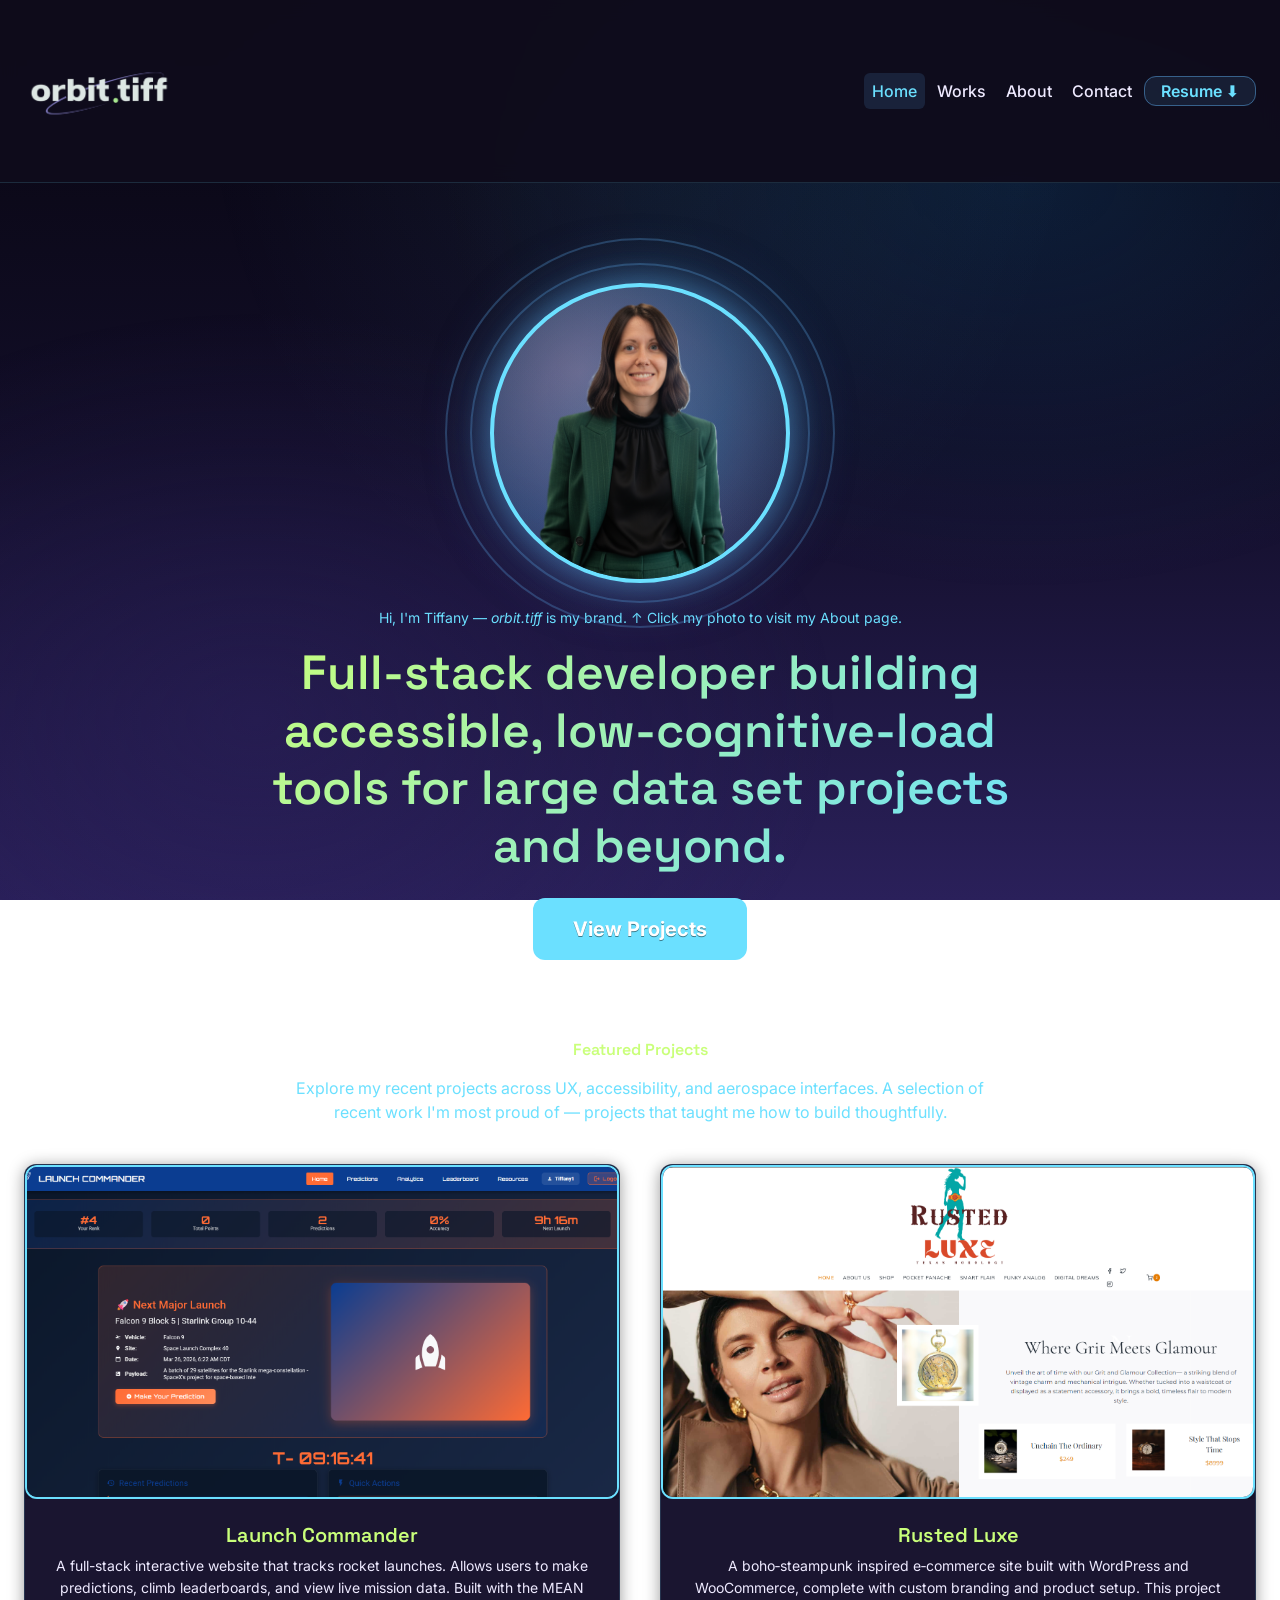
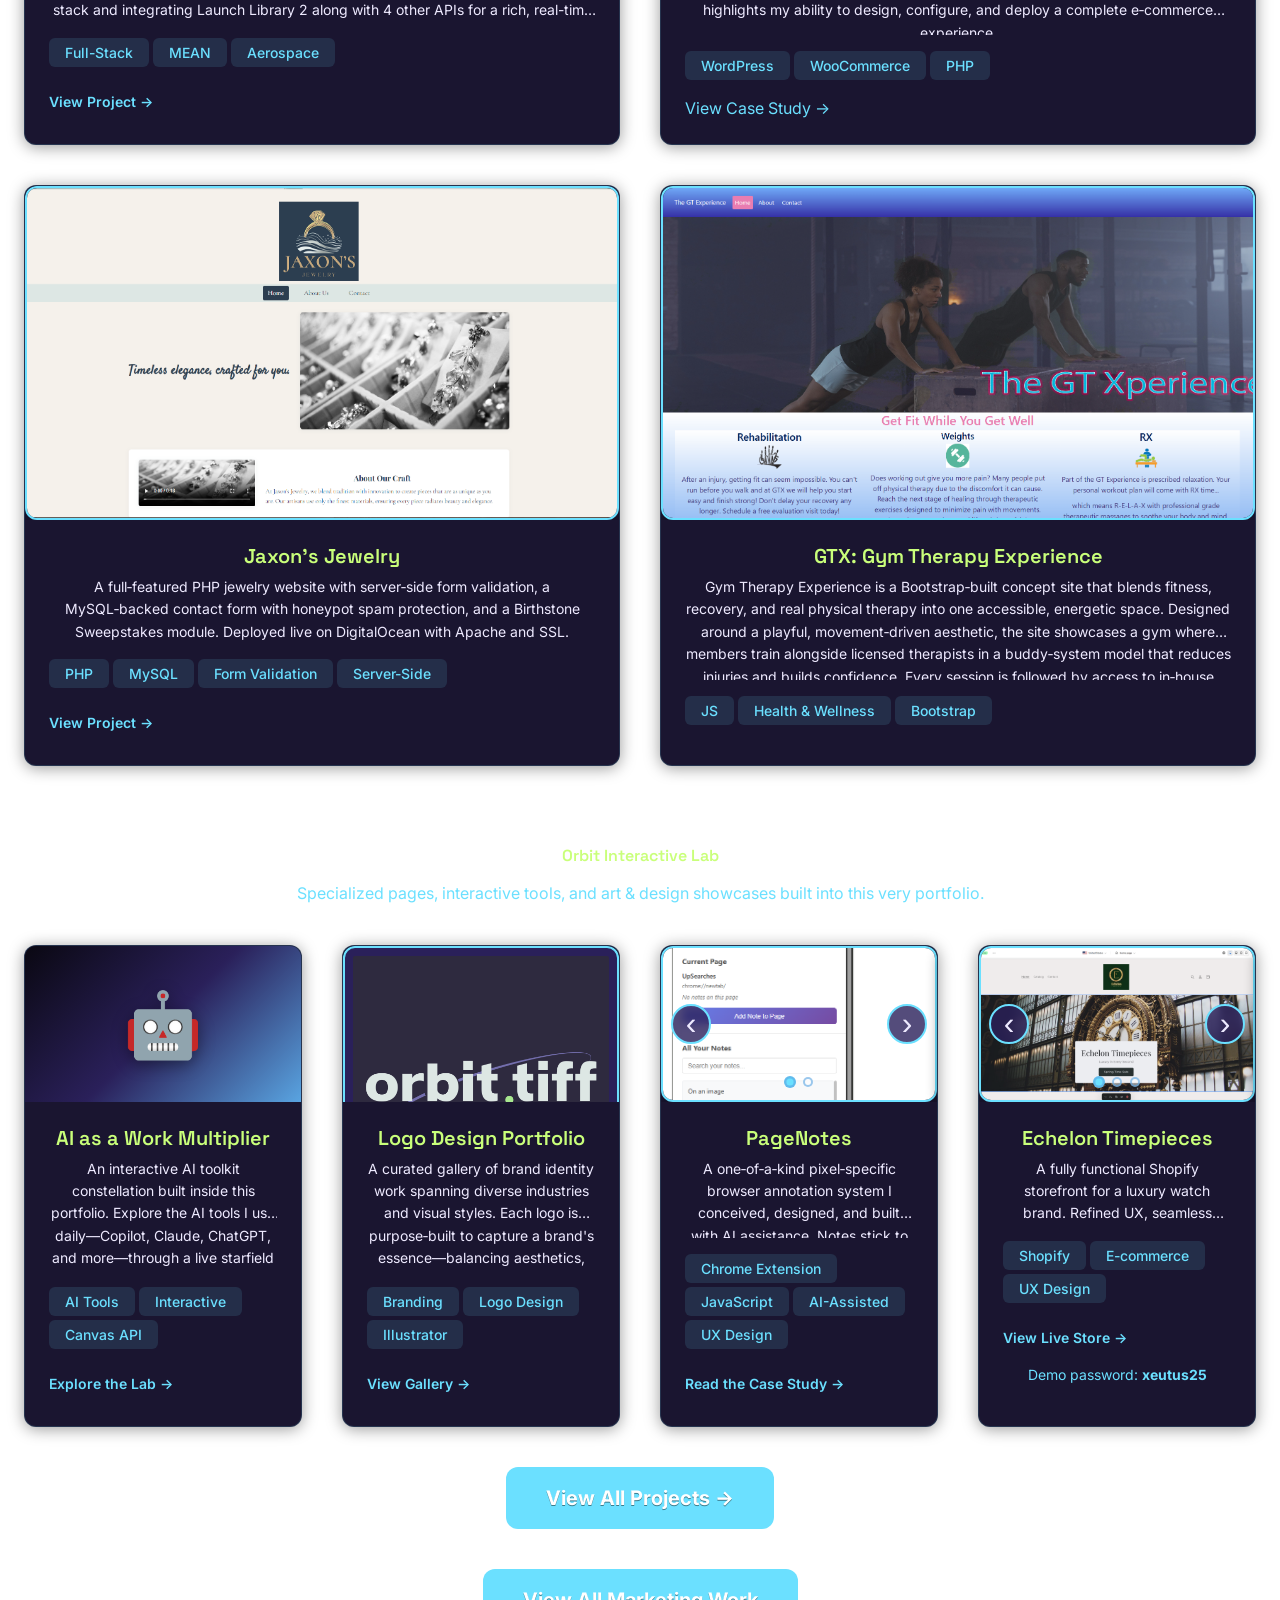
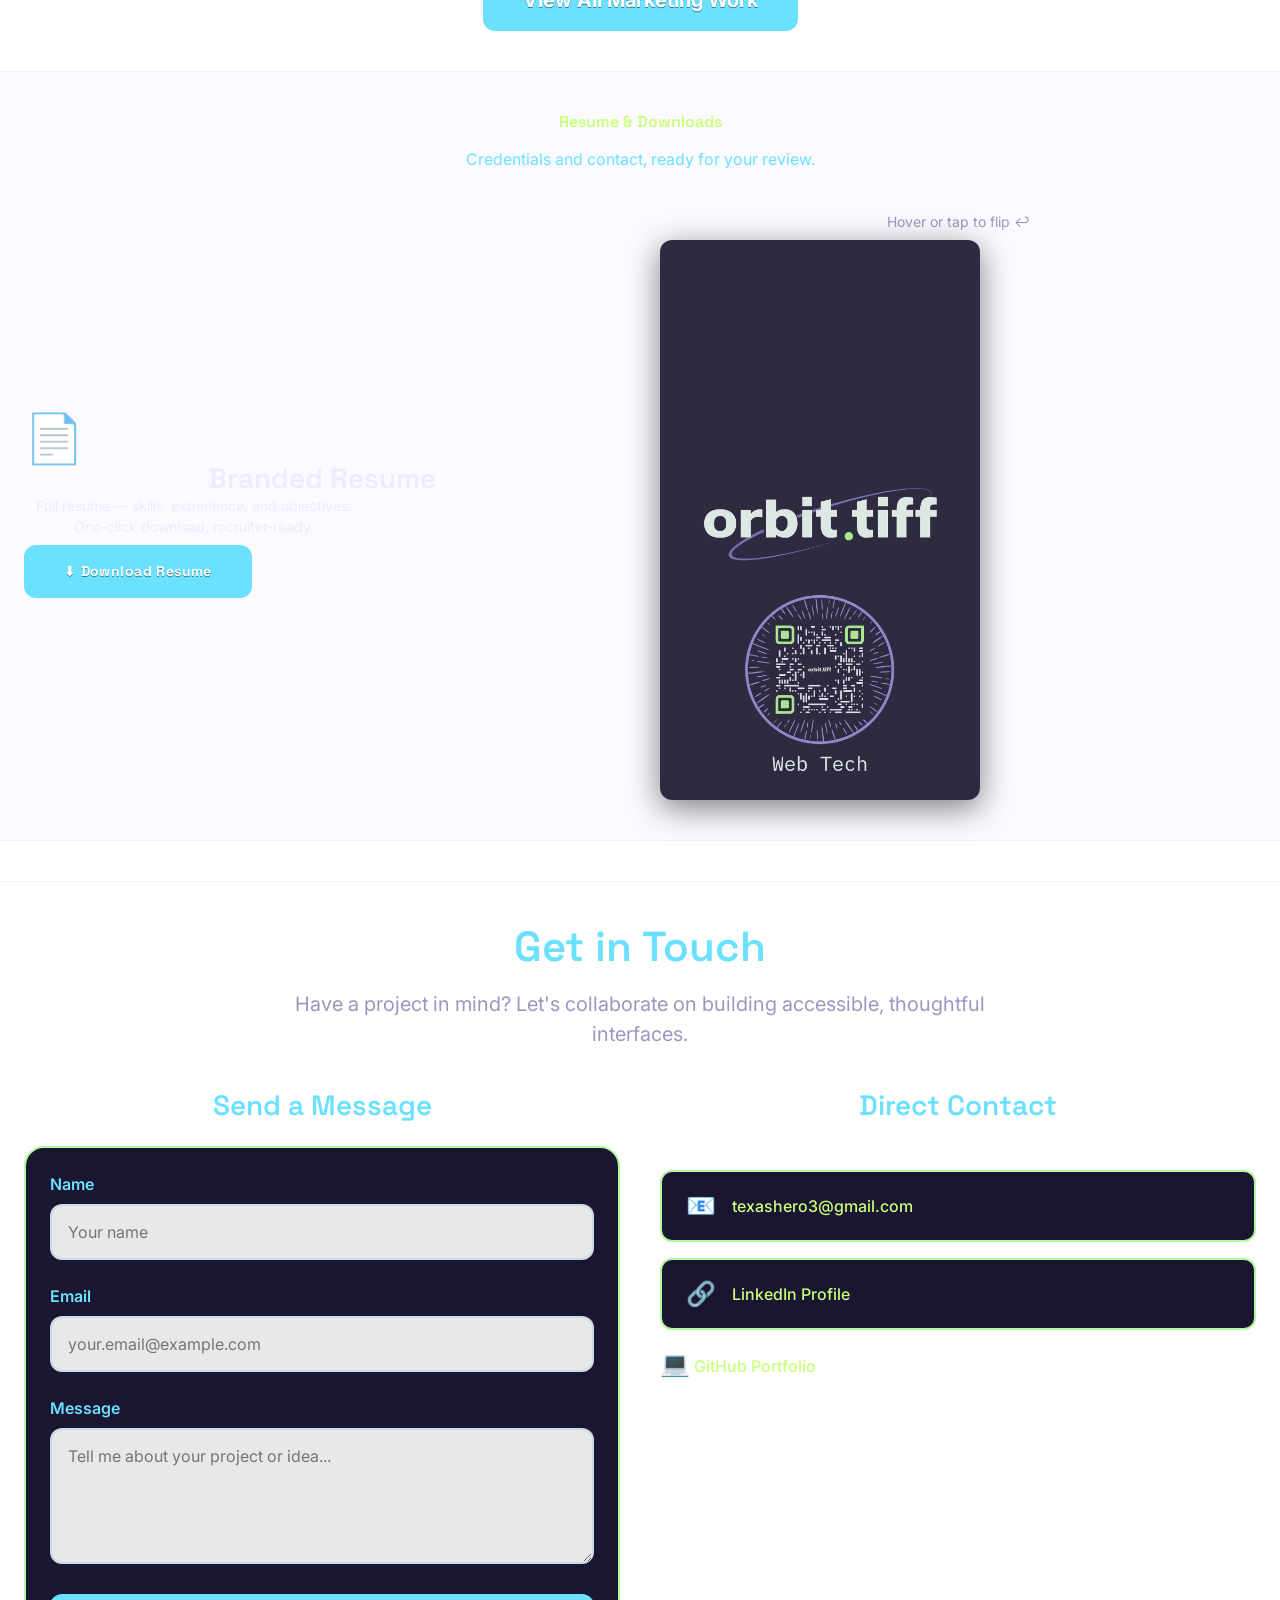
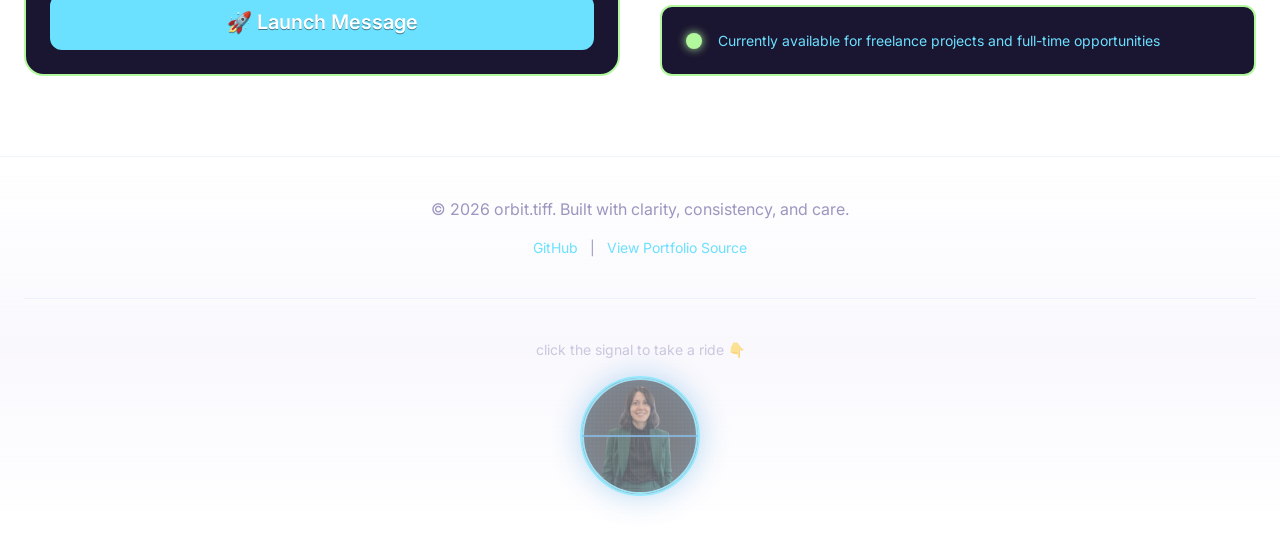
==== commit e140a2fd: "Update index.html" ====
--- a/index.html
+++ b/index.html
@@ -66,7 +66,7 @@
       </button>
       <p class="hero-intro">Hi, I'm Tiffany — <em>orbit.tiff</em> is my brand. ↑ Click my photo to visit my About page.</p>
 
-      <h1>Full-stack developer building accessible, low-cognitive-load tools for large data sets projects and beyond.</h1>
+      <h1>Full-stack developer building accessible, low-cognitive-load tools for large data set projects and beyond.</h1>
       
       <a href="#projects" class="cta-button">View Projects</a>
     </section>
@@ -548,4 +548,4 @@
 </html>
 
 </body>
-</html>+</html>
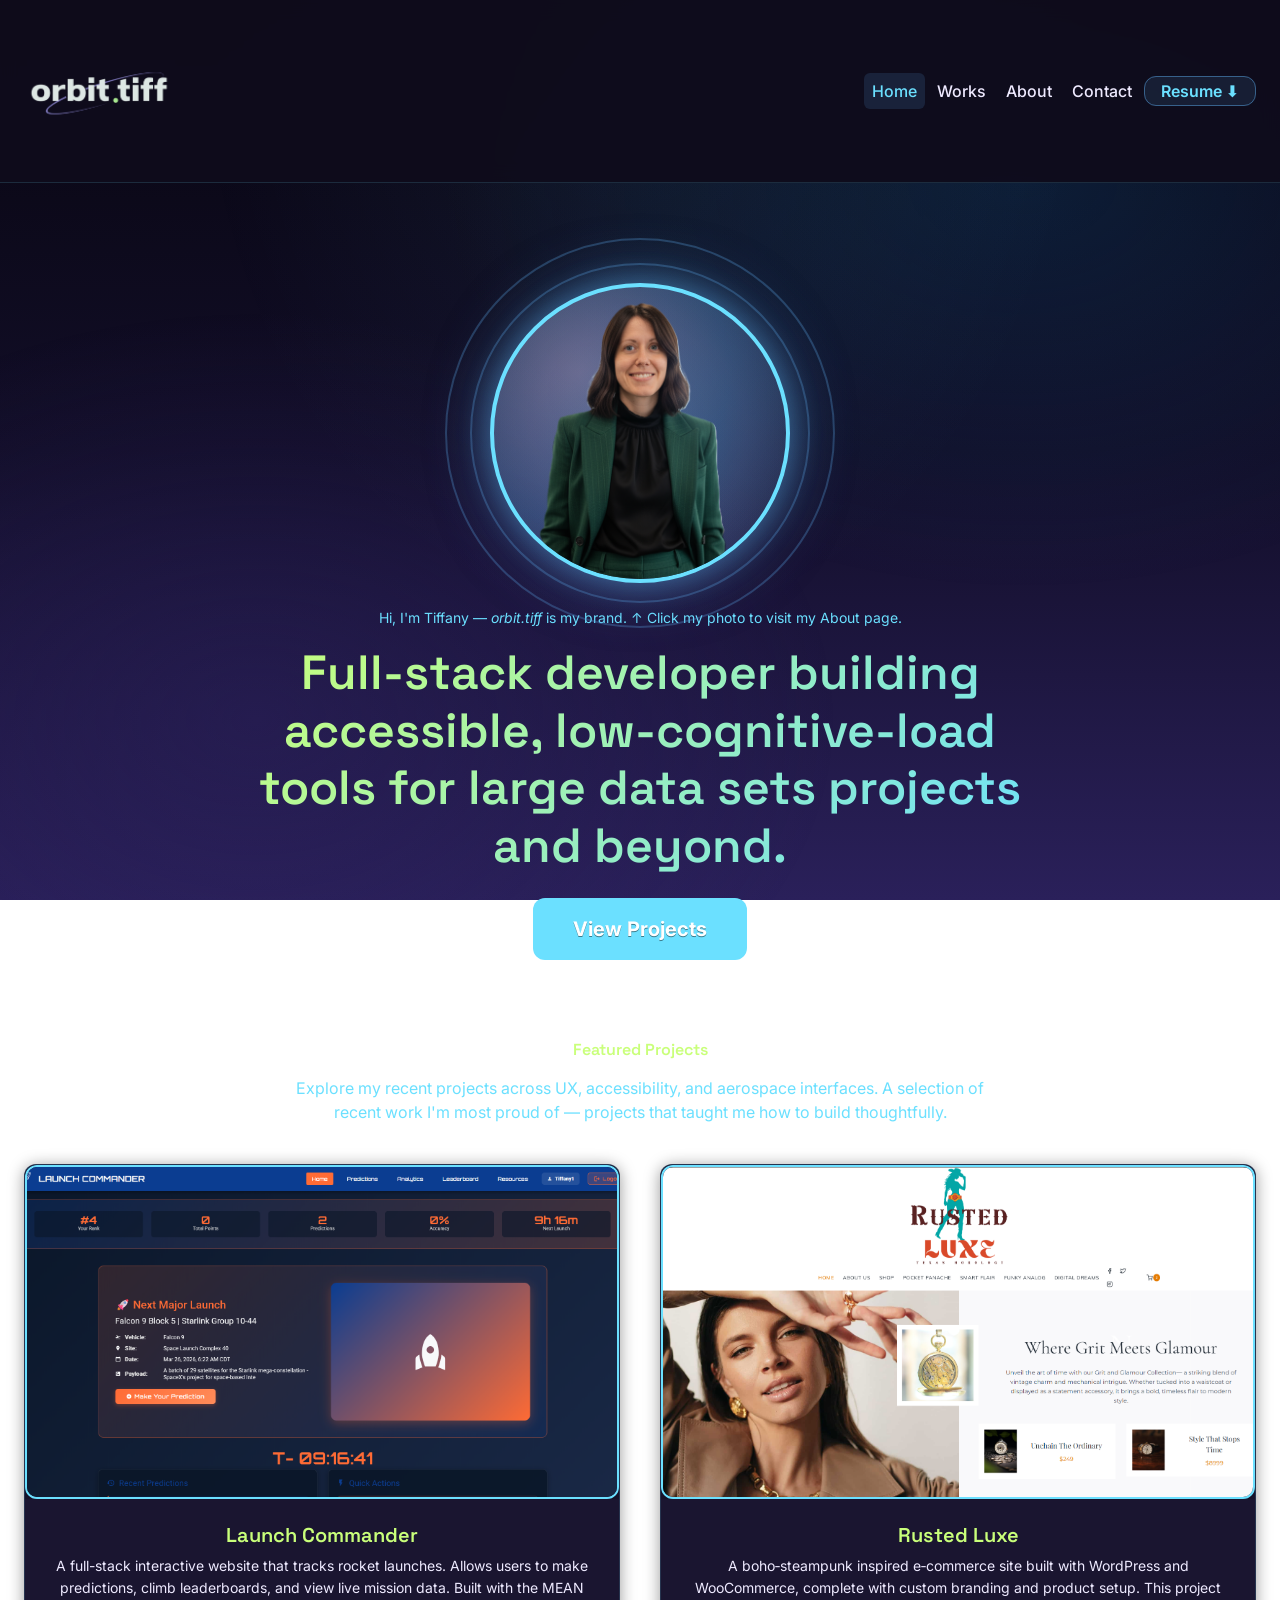
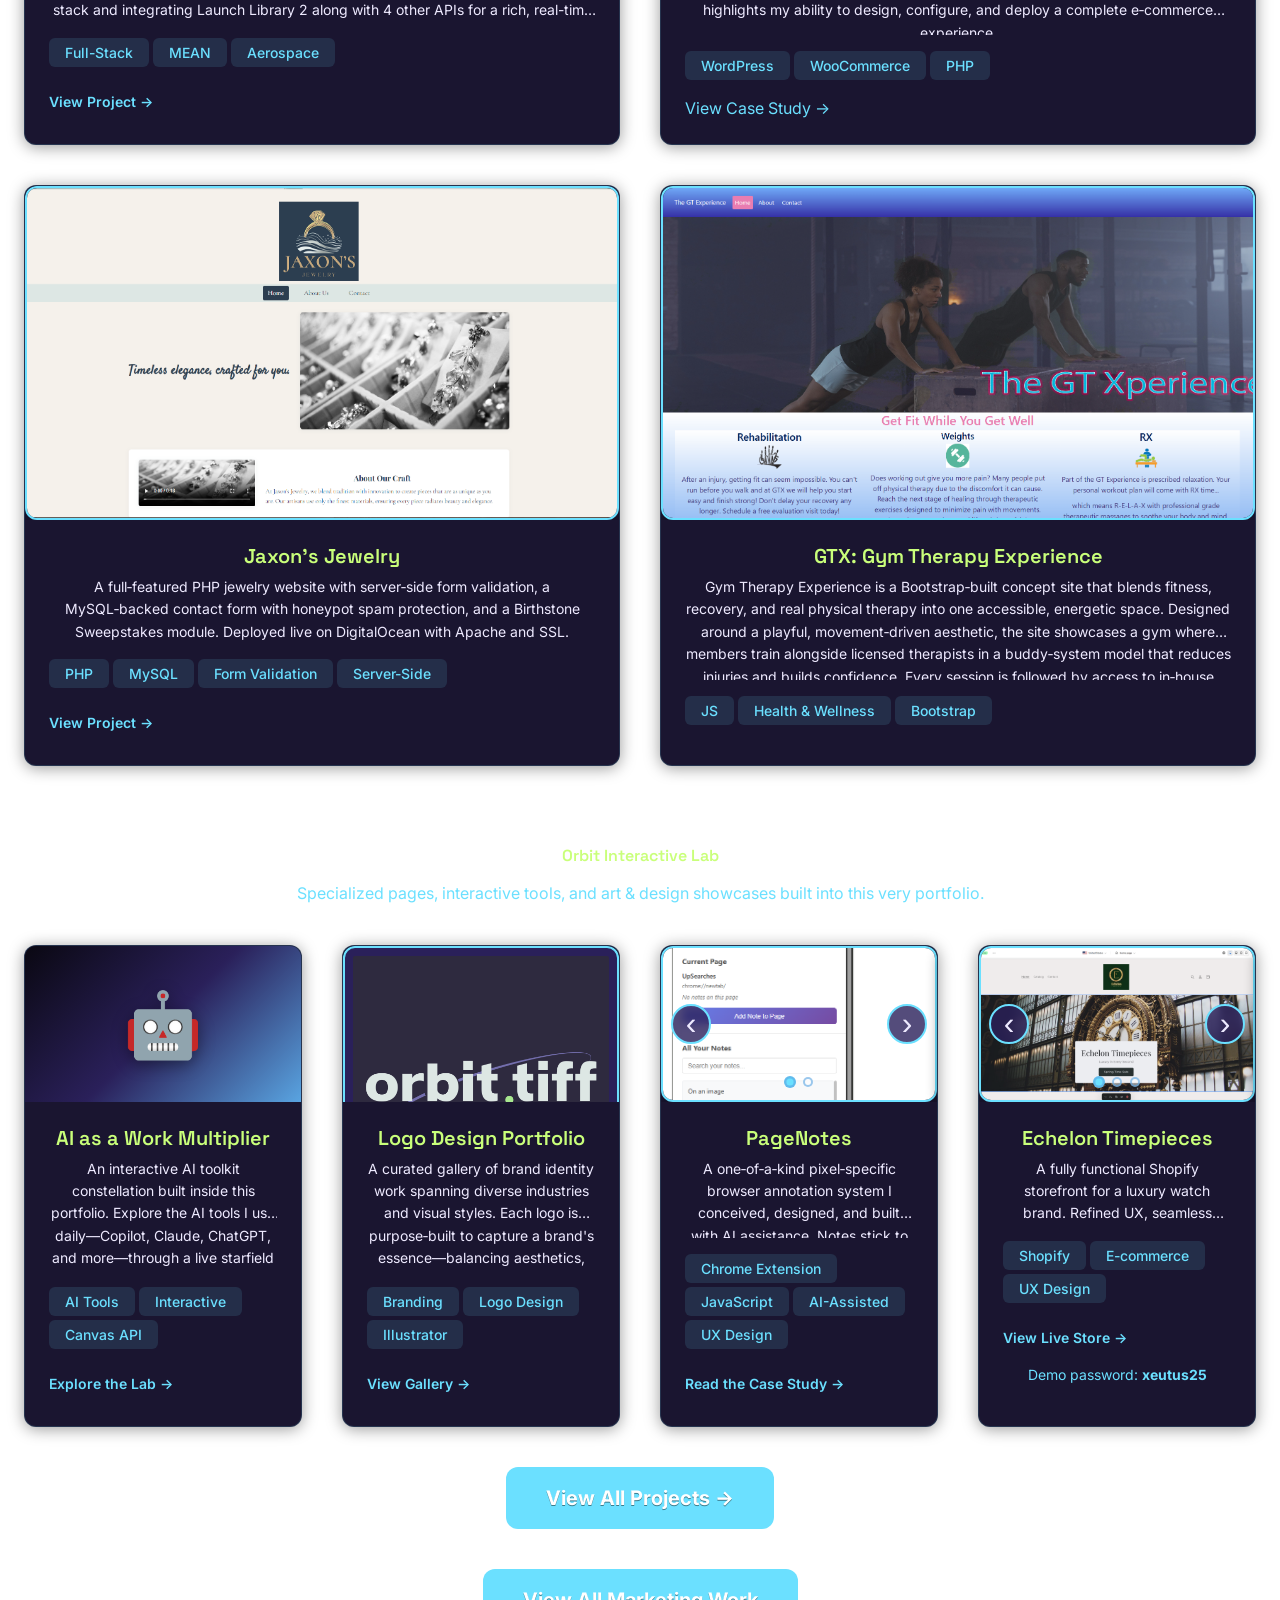
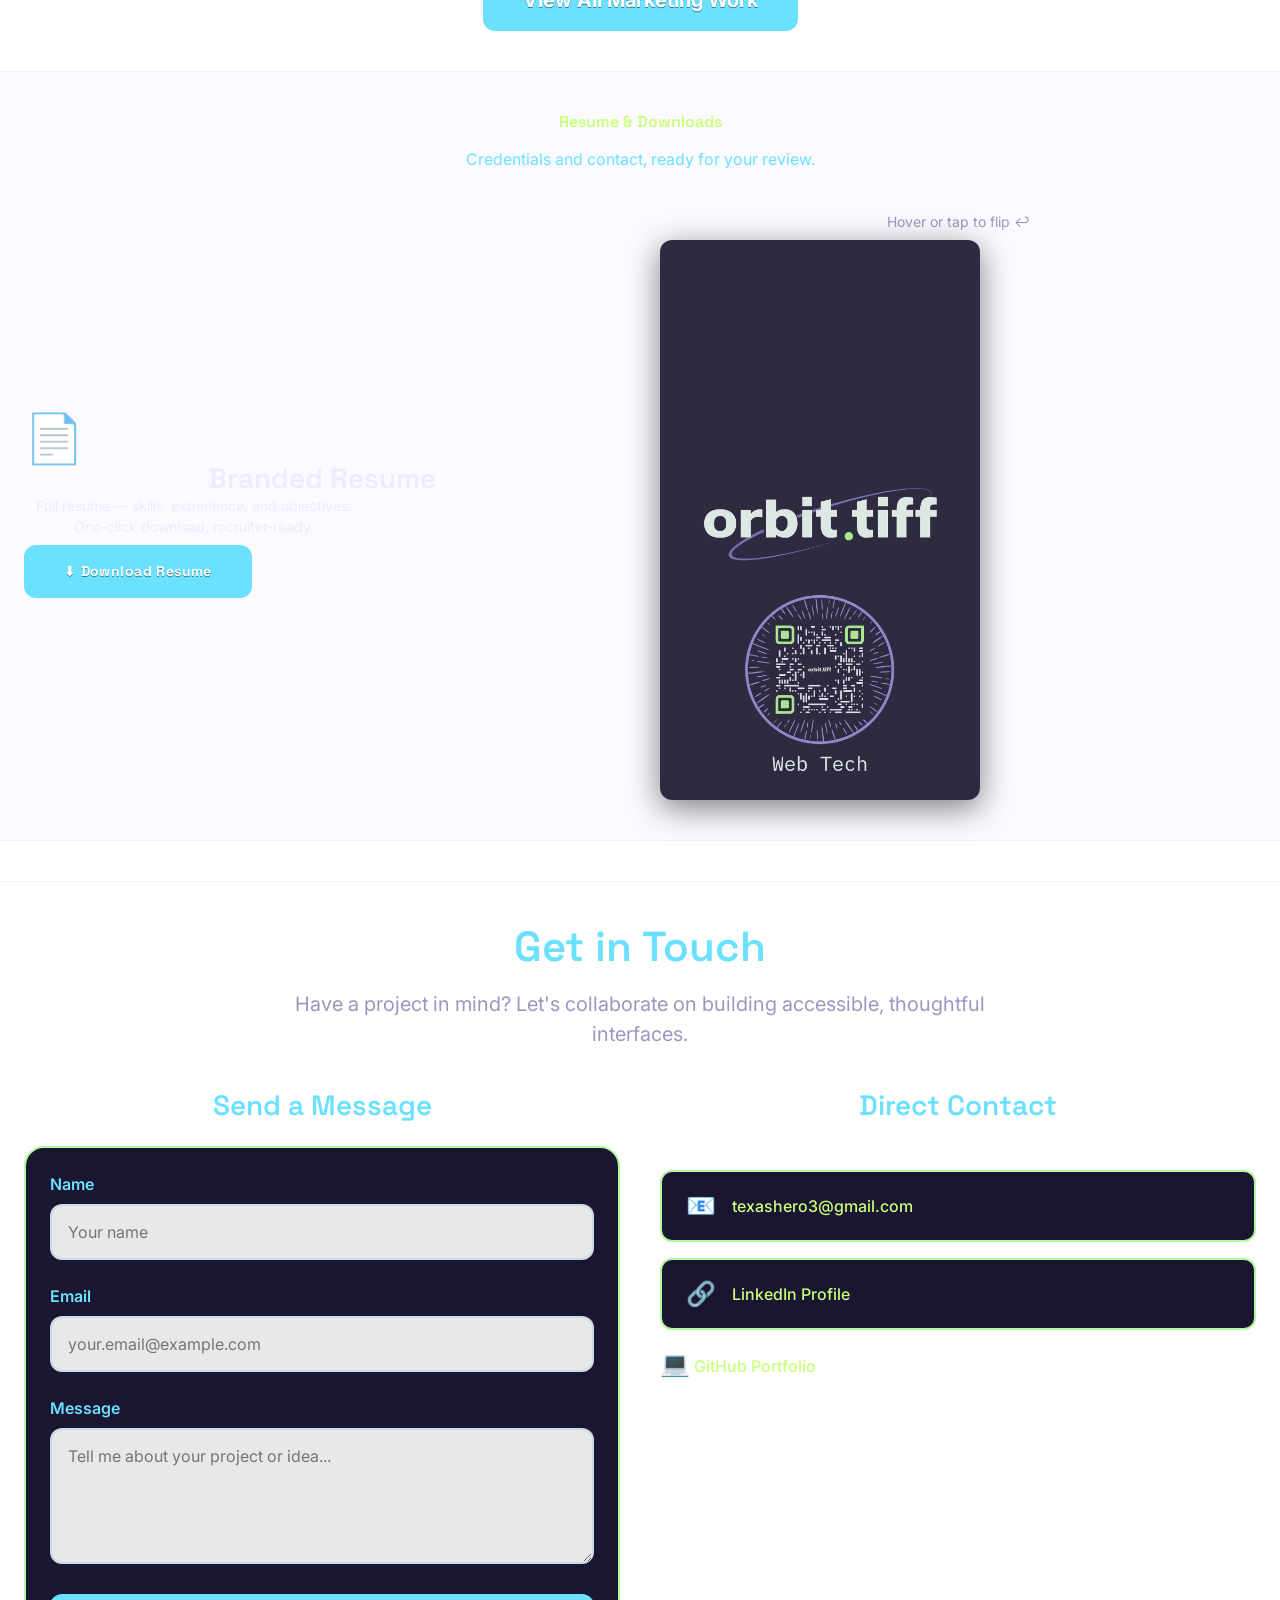
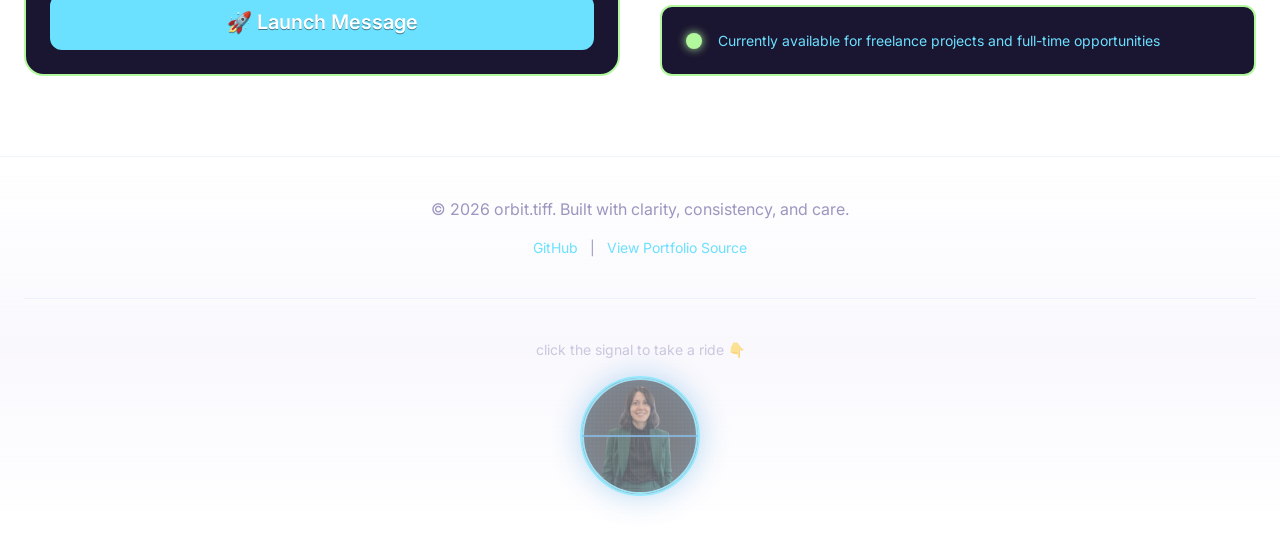
==== commit 0f3cc6ad: "Update index page and remove launch feature" ====
--- a/index.html
+++ b/index.html
@@ -47,12 +47,7 @@
     
     <!-- HERO SECTION -->
     <section class="hero">
-      <button 
-        class="profile-rocket profile-nebula" 
-        id="profileRocket" 
-        aria-label="Launch to About page"
-        tabindex="0"
-      >
+      <a href="about.html" class="profile-rocket profile-nebula">
         <div class="nebula-bg"></div>
         <div class="orbital-rings">
           <div class="ring ring-1"></div>
@@ -63,10 +58,10 @@
           alt="orbit.tiff profile" 
           class="profile-image"
         >
-      </button>
+      </a>
       <p class="hero-intro">Hi, I'm Tiffany — <em>orbit.tiff</em> is my brand. ↑ Click my photo to visit my About page.</p>
 
-      <h1>Full-stack developer building accessible, low-cognitive-load tools for large data set projects and beyond.</h1>
+      <h1>Full-stack developer building accessible, low-cognitive-load tools for large data sets projects and beyond.</h1>
       
       <a href="#projects" class="cta-button">View Projects</a>
     </section>
@@ -548,4 +543,4 @@
 </html>
 
 </body>
-</html>
+</html>
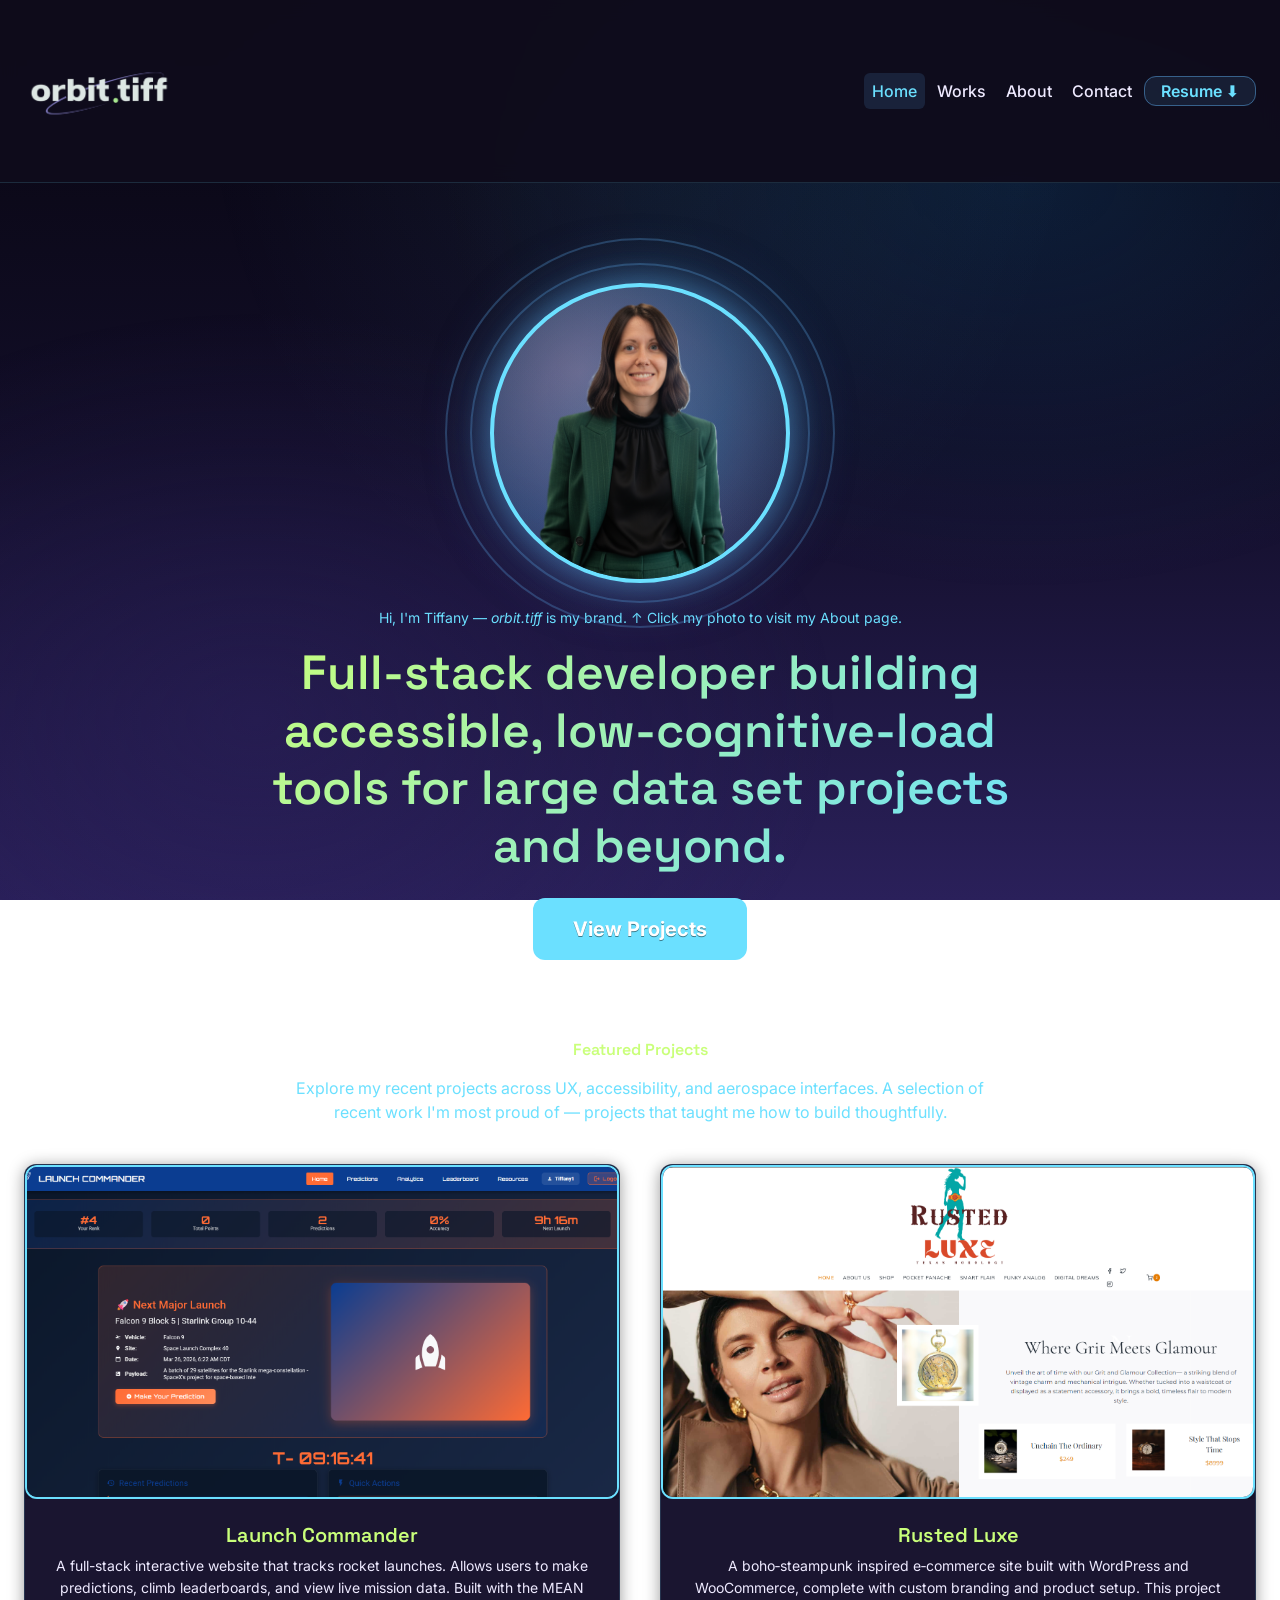
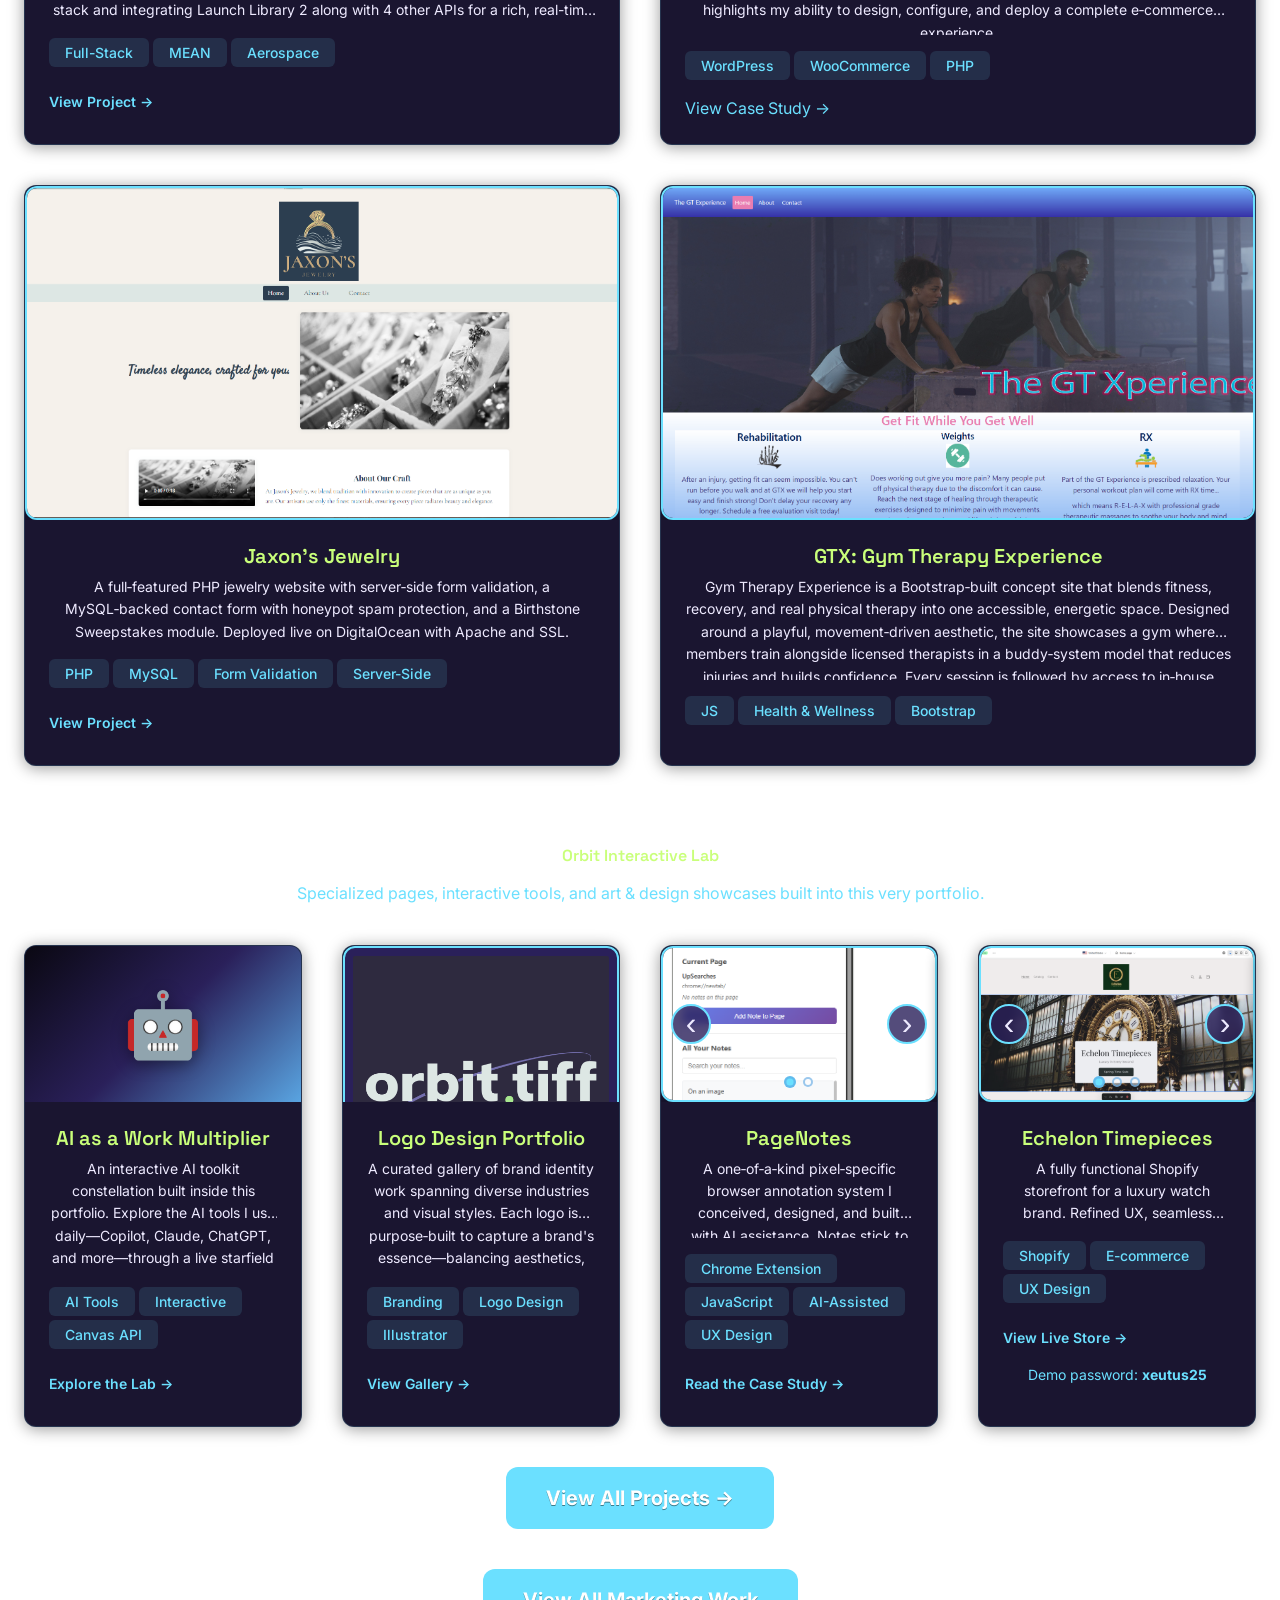
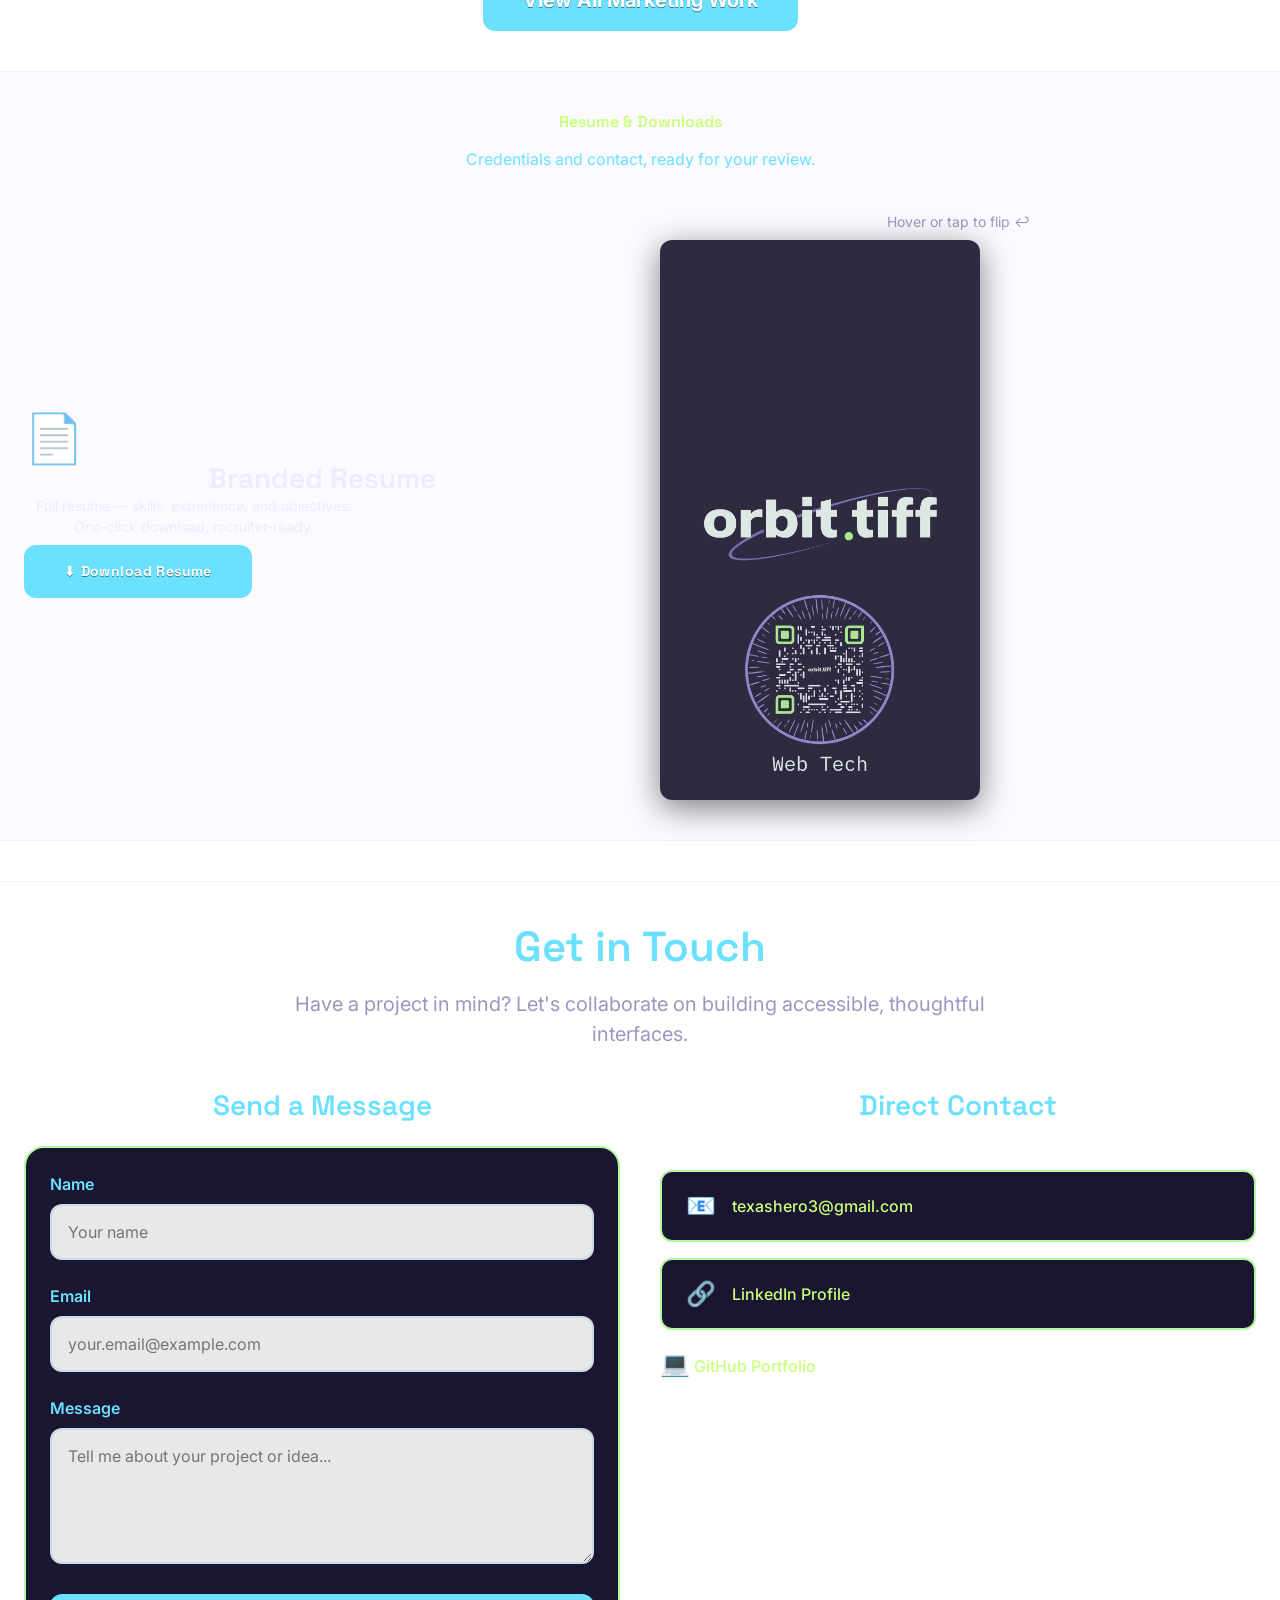
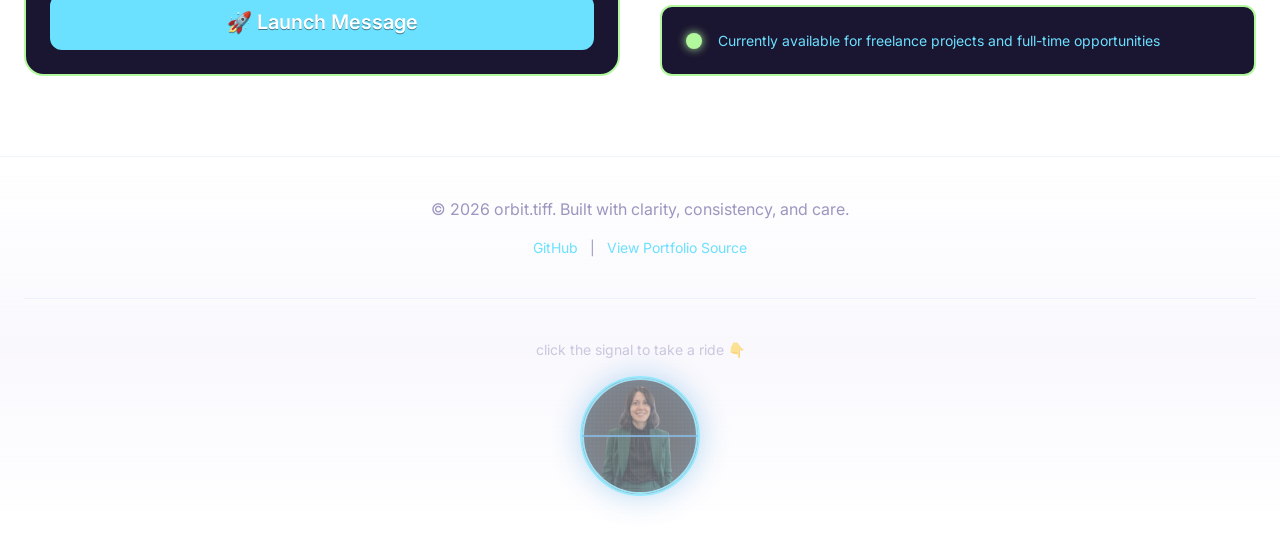
==== commit 2f06f754: "Merge branch 'main' of https://github.com/tiffanyapril-dev/orbit-tiff" ====
--- a/index.html
+++ b/index.html
@@ -61,7 +61,7 @@
       </a>
       <p class="hero-intro">Hi, I'm Tiffany — <em>orbit.tiff</em> is my brand. ↑ Click my photo to visit my About page.</p>
 
-      <h1>Full-stack developer building accessible, low-cognitive-load tools for large data sets projects and beyond.</h1>
+      <h1>Full-stack developer building accessible, low-cognitive-load tools for large data set projects and beyond.</h1>
       
       <a href="#projects" class="cta-button">View Projects</a>
     </section>
@@ -543,4 +543,4 @@
 </html>
 
 </body>
-</html>+</html>
